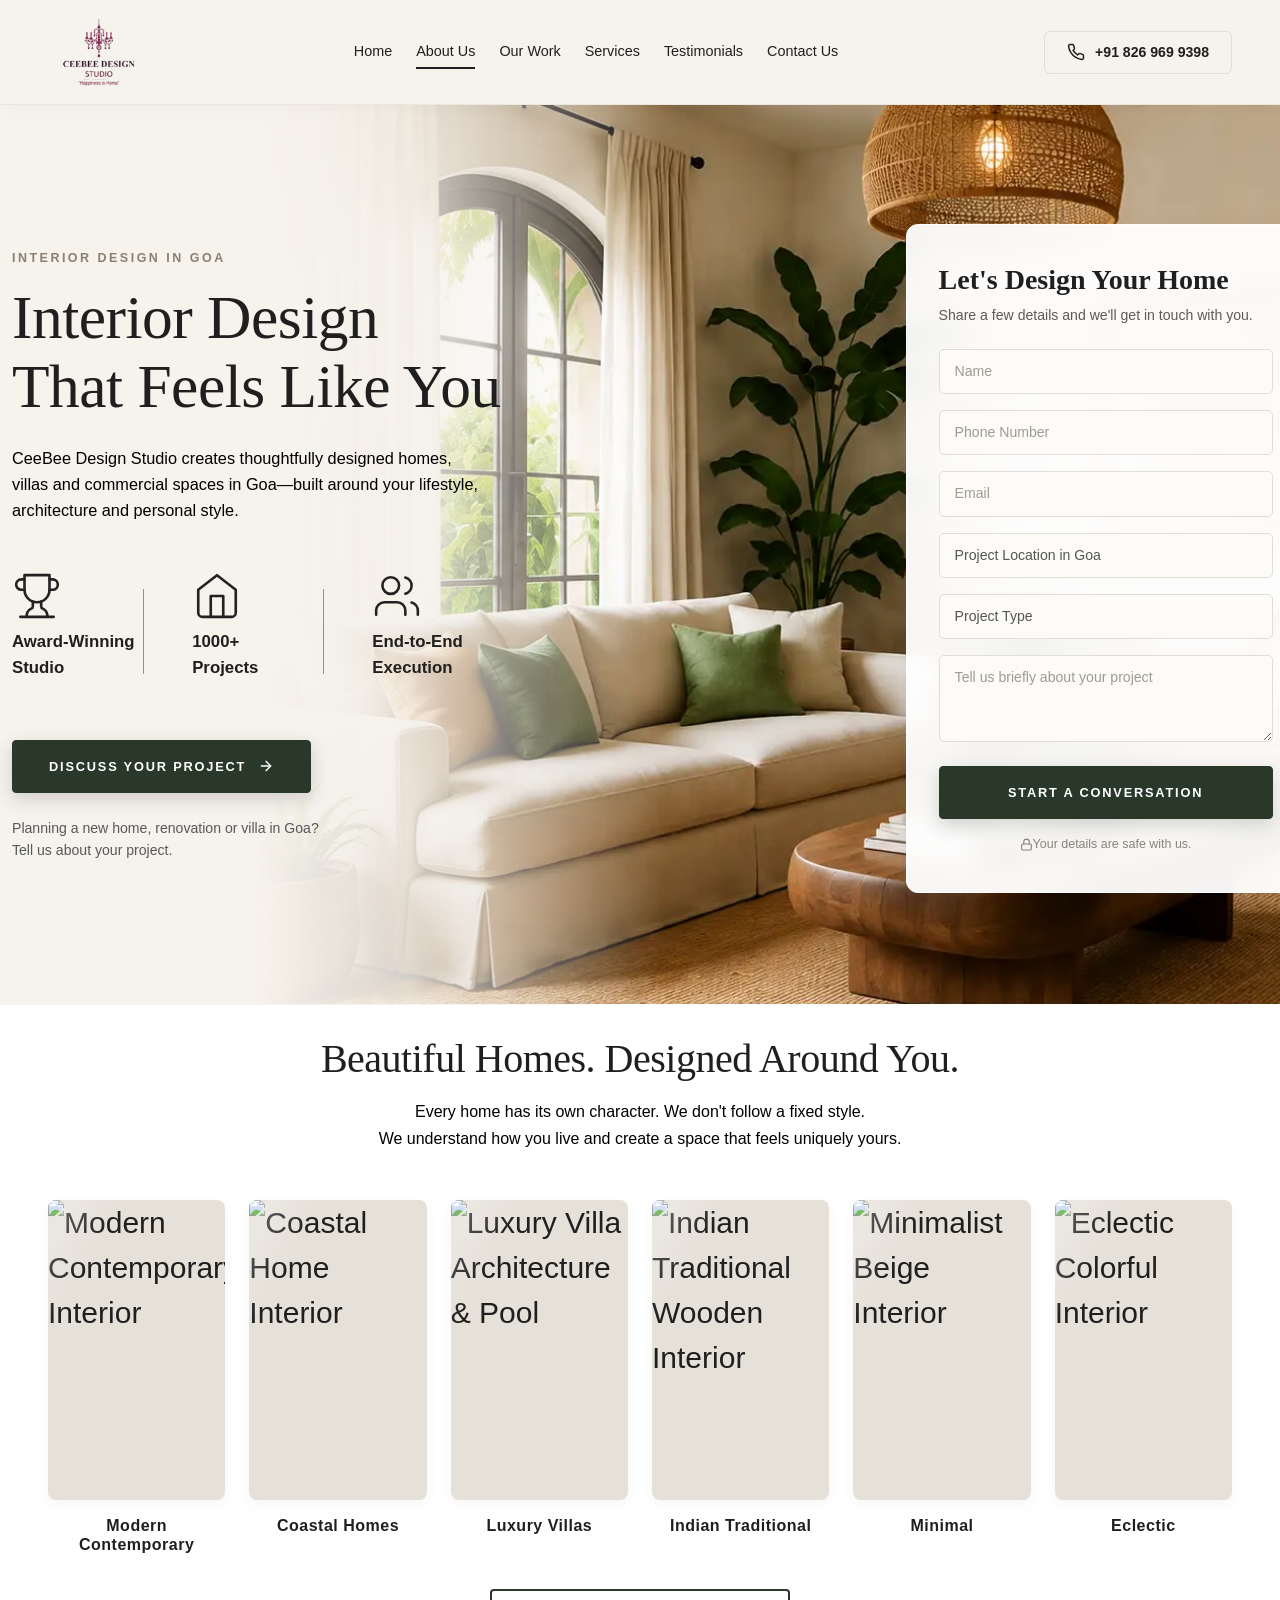
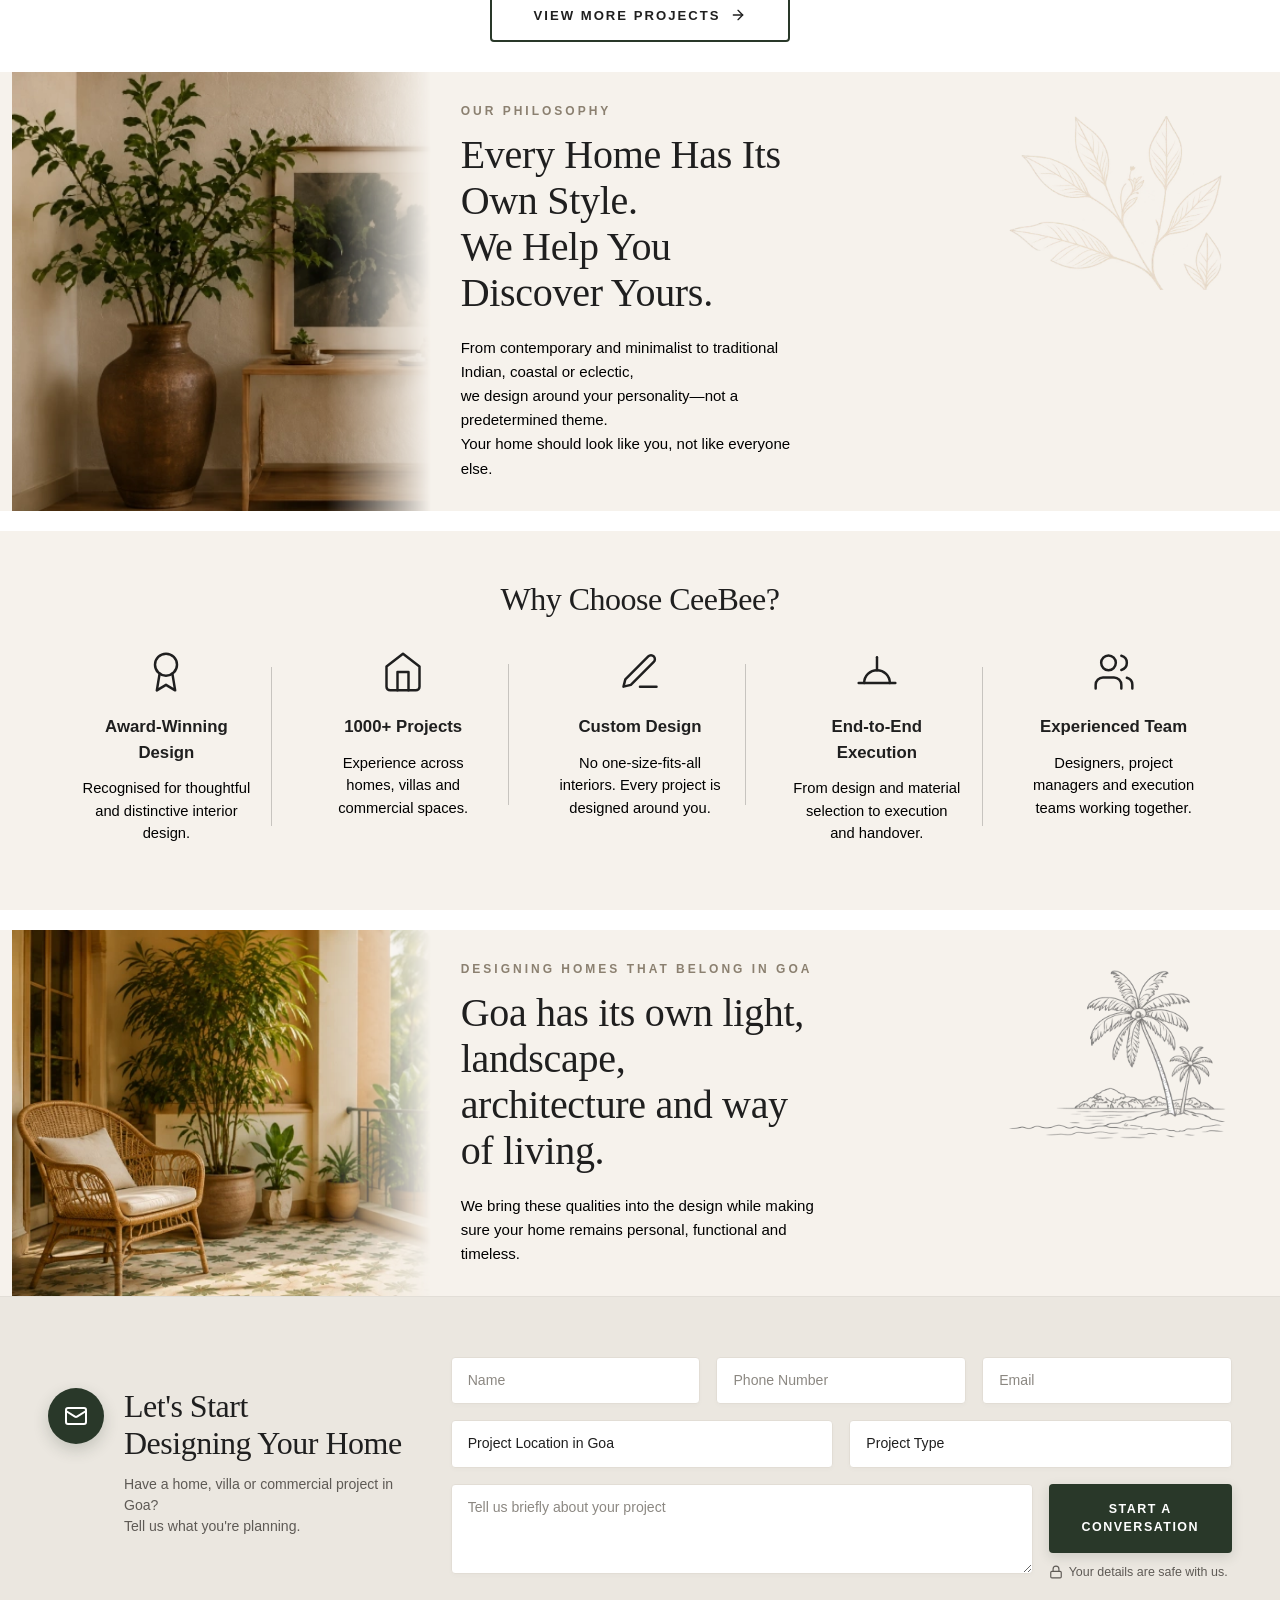
==== index.html @ 7a44f4d6 "hii" ====
<!DOCTYPE html>
<html lang="en">

<head>
    <meta charset="UTF-8">
    <meta name="viewport" content="width=device-width, initial-scale=1.0">

    <title>Goa LP</title>

    <meta name="description"
        content="A future-focused course that combines Artificial Intelligence with Animation, VFX, AR/VR, and Multimedia. It helps students build creative and technical skills for the fast-growing digital and AVGC industry.">
    <meta name="robots" content="noindex, follow" />
    <link rel="stylesheet" href="assets/css/bootstrap.min.css">
    <link rel="stylesheet" href="assets/css/owl.carousel.min.css">
    <link rel="stylesheet" href="assets/css/style.css">
    <link rel="stylesheet" href="assets/css/owl.theme.green.css">
    <link rel="preconnect" href="https://fonts.googleapis.com">
    <link rel="preconnect" href="https://fonts.gstatic.com" crossorigin>
    <link
        href="https://fonts.googleapis.com/css2?family=Poppins:ital,wght@0,100;0,200;0,300;0,400;0,500;0,600;0,700;0,800;0,900;1,100;1,200;1,300;1,400;1,500;1,600;1,700;1,800;1,900&display=swap"
        rel="stylesheet">
    <link rel="shortcut icon" href="assets/img/favicon.webp" type="image/x-icon">
    <link href="https://unpkg.com/aos@2.3.1/dist/aos.css" rel="stylesheet">
    <script src="https://unpkg.com/aos@2.3.1/dist/aos.js"></script>
</head>

<body>
    <!-- STICKY HEADER BANNER -->
    <header class="site-header" data-aos="fade-down" data-aos-duration="600">
        <nav class="navbar navbar-expand-lg navbar-custom">
            <div class="container-fluid px-lg-5">

                <!-- Brand Logo -->
                <a class="brand-logo" href="#">
                    <img src="assets/img/logo.png" alt="CEEBEE Design Studio Logo" class="logo-image"
                        style="width: 100px; height: auto;">
                    <!-- <span class="logo-main">CEEBEE</span>
                    <span class="logo-sub">DESIGN STUDIO</span> -->
                </a>

                <!-- Mobile Hamburger Button -->
                <button class="navbar-toggler navbar-toggler-custom d-lg-none" type="button" data-bs-toggle="offcanvas"
                    data-bs-target="#mobileNav" aria-controls="mobileNav">
                    <svg xmlns="http://www.w3.org/2000/svg" width="28" height="28" viewBox="0 0 24 24" fill="none"
                        stroke="currentColor" stroke-width="2" stroke-linecap="round" stroke-linejoin="round">
                        <line x1="4" x2="20" y1="12" y2="12"></line>
                        <line x1="4" x2="20" y1="6" y2="6"></line>
                        <line x1="4" x2="20" y1="18" y2="18"></line>
                    </svg>
                </button>

                <!-- Desktop Navigation Links -->
                <div class="collapse navbar-collapse justify-content-center" id="desktopNavbar">
                    <ul class="navbar-nav gap-lg-4 align-items-center">
                        <li class="nav-item">
                            <a class="nav-link nav-link-custom" href="#">Home</a>
                        </li>
                        <li class="nav-item">
                            <a class="nav-link nav-link-custom active" href="#">About Us</a>
                        </li>
                        <li class="nav-item">
                            <a class="nav-link nav-link-custom" href="#">Our Work</a>
                        </li>
                        <li class="nav-item">
                            <a class="nav-link nav-link-custom" href="#">Services</a>
                        </li>
                        <li class="nav-item">
                            <a class="nav-link nav-link-custom" href="#">Testimonials</a>
                        </li>
                        <li class="nav-item">
                            <a class="nav-link nav-link-custom" href="#">Contact Us</a>
                        </li>
                    </ul>
                </div>

                <!-- Right Side Phone Button -->
                <div class="d-none d-lg-block">
                    <a href="tel:+918269699398" class="btn-phone">
                        <svg xmlns="http://www.w3.org/2000/svg" width="18" height="18" viewBox="0 0 24 24" fill="none"
                            stroke="currentColor" stroke-width="2" stroke-linecap="round" stroke-linejoin="round">
                            <path
                                d="M22 16.92v3a2 2 0 0 1-2.18 2 19.79 19.79 0 0 1-8.63-3.07 19.5 19.5 0 0 1-6-6 19.79 19.79 0 0 1-3.07-8.67A2 2 0 0 1 4.11 2h3a2 2 0 0 1 2 1.72 12.84 12.84 0 0 0 .7 2.81 2 2 0 0 1-.45 2.11L8.09 9.91a16 16 0 0 0 6 6l1.27-1.27a2 2 0 0 1 2.11-.45 12.84 12.84 0 0 0 2.81.7A2 2 0 0 1 22 16.92z">
                            </path>
                        </svg>
                        <span>+91 826 969 9398</span>
                    </a>
                </div>

            </div>
        </nav>
    </header>

    <!-- MOBILE OFFCANVAS DRAWER -->
    <div class="offcanvas offcanvas-end offcanvas-custom" tabindex="-1" id="mobileNav">
        <div class="offcanvas-header border-bottom">
            <a class="brand-logo" href="#">
                <span class="logo-main" style="font-size: 1.3rem;">CEEBEE</span>
                <span class="logo-sub">DESIGN STUDIO</span>
            </a>
            <button type="button" class="btn-close" data-bs-dismiss="offcanvas" aria-label="Close"></button>
        </div>
        <div class="offcanvas-body d-flex flex-column justify-content-between">
            <ul class="navbar-nav">
                <li class="nav-item"><a class="nav-link nav-link-custom" href="#">Home</a></li>
                <li class="nav-item"><a class="nav-link nav-link-custom" href="#">About Us</a></li>
                <li class="nav-item"><a class="nav-link nav-link-custom" href="#">Our Work</a></li>
                <li class="nav-item"><a class="nav-link nav-link-custom" href="#">Services</a></li>
                <li class="nav-item"><a class="nav-link nav-link-custom" href="#">Testimonials</a></li>
                <li class="nav-item"><a class="nav-link nav-link-custom" href="#">Contact Us</a></li>
            </ul>
            <div class="pt-4">
                <a href="tel:+918269699398" class="btn-phone w-100 justify-content-center">
                    <svg xmlns="http://www.w3.org/2000/svg" width="18" height="18" viewBox="0 0 24 24" fill="none"
                        stroke="currentColor" stroke-width="2" stroke-linecap="round" stroke-linejoin="round">
                        <path
                            d="M22 16.92v3a2 2 0 0 1-2.18 2 19.79 19.79 0 0 1-8.63-3.07 19.5 19.5 0 0 1-6-6 19.79 19.79 0 0 1-3.07-8.67A2 2 0 0 1 4.11 2h3a2 2 0 0 1 2 1.72 12.84 12.84 0 0 0 .7 2.81 2 2 0 0 1-.45 2.11L8.09 9.91a16 16 0 0 0 6 6l1.27-1.27a2 2 0 0 1 2.11-.45 12.84 12.84 0 0 0 2.81.7A2 2 0 0 1 22 16.92z">
                        </path>
                    </svg>
                    <span>+91 826 969 9398</span>
                </a>
            </div>
        </div>
    </div>

    <section class="hero-section">
        <!-- Ambient Background Image -->
        <div class="bg-image-overlay"></div>

        <div class="container-fluid hero-container">
            <div class="row align-items-center g-4 g-lg-5">

                <!-- Left Content Column -->
                <div class="col-lg-7 col-md-6 col-12">
                    <div class="pe-lg-3">

                        <!-- Top Tagline -->
                        <p class="sub-heading mb-3" data-aos="fade-down" data-aos-duration="800">
                            INTERIOR DESIGN IN GOA
                        </p>

                        <!-- Main Heading -->
                        <h1 class="main-title mb-4" data-aos="fade-up" data-aos-duration="1000" data-aos-delay="100">
                            Interior Design <br class="d-none d-md-inline">That Feels Like You
                        </h1>

                        <!-- Lead Description -->
                        <p class="description-text mb-4 mb-md-5" data-aos="fade-up" data-aos-duration="1000"
                            data-aos-delay="200">
                            CeeBee Design Studio creates thoughtfully designed homes, villas and commercial spaces in
                            Goa—built around your lifestyle, architecture and personal style.
                        </p>

                        <!-- Feature Highlights Grid -->
                        <div class="row g-3 g-md-4 mb-4 mb-md-5" data-aos="fade-up" data-aos-duration="1000"
                            data-aos-delay="300">

                            <!-- Feature 1: Award-Winning Studio -->
                            <div class="col-4 col-md-4 col-lg-3 feature-item b-r">
                                <div class="d-flex flex-column align-items-start">
                                    <div class="feature-icon-box mb-2">
                                        <svg xmlns="http://www.w3.org/2000/svg" width="50" height="50"
                                            viewBox="0 0 24 24" fill="none" stroke="currentColor" stroke-linecap="round"
                                            stroke-linejoin="round" class="feature-icon">
                                            <path d="M6 9H4.5a2.5 2.5 0 0 1 0-5H6"></path>
                                            <path d="M18 9h1.5a2.5 2.5 0 0 0 0-5H18"></path>
                                            <path d="M4 22h16"></path>
                                            <path d="M10 14.66V17c0 .55-.47.98-.97 1.21C7.85 18.75 7 20.24 7 22"></path>
                                            <path d="M14 14.66V17c0 .55.47.98.97 1.21C16.15 18.75 17 20.24 17 22">
                                            </path>
                                            <path d="M18 2H6v7a6 6 0 0 0 12 0V2Z"></path>
                                        </svg>
                                    </div>
                                    <div class="feature-title">Award-Winning<br>Studio</div>
                                </div>
                            </div>

                            <!-- Feature 2: 1000+ Projects -->
                            <div class="col-4 col-md-4 col-lg-3 feature-item b-r">
                                <div class="d-flex flex-column align-items-start">
                                    <div class="feature-icon-box mb-2">
                                        <svg xmlns="http://www.w3.org/2000/svg" width="50" height="50"
                                            viewBox="0 0 24 24" fill="none" stroke="currentColor" stroke-linecap="round"
                                            stroke-linejoin="round" class="feature-icon">
                                            <path d="m3 9 9-7 9 7v11a2 2 0 0 1-2 2H5a2 2 0 0 1-2-2z"></path>
                                            <polyline points="9 22 9 12 15 12 15 22"></polyline>
                                        </svg>
                                    </div>
                                    <div class="feature-title">1000+<br>Projects</div>
                                </div>
                            </div>

                            <!-- Feature 3: End-to-End Execution -->
                            <div class="col-4 col-md-4 col-lg-3 feature-item">
                                <div class="d-flex flex-column align-items-start">
                                    <div class="feature-icon-box mb-2">
                                        <svg xmlns="http://www.w3.org/2000/svg" width="50" height="50"
                                            viewBox="0 0 24 24" fill="none" stroke="currentColor" stroke-linecap="round"
                                            stroke-linejoin="round" class="feature-icon">
                                            <path d="M16 21v-2a4 4 0 0 0-4-4H6a4 4 0 0 0-4 4v2"></path>
                                            <circle cx="9" cy="7" r="4"></circle>
                                            <path d="M22 21v-2a4 4 0 0 0-3-3.87"></path>
                                            <path d="M16 3.13a4 4 0 0 1 0 7.75"></path>
                                        </svg>
                                    </div>
                                    <div class="feature-title">End-to-End<br>Execution</div>
                                </div>
                            </div>

                        </div>

                        <!-- CTA Button & Subtext -->
                        <div data-aos="fade-up" data-aos-duration="1000" data-aos-delay="400">
                            <a href="#lead-form" class="btn btn-custom-dark mb-4">
                                DISCUSS YOUR PROJECT
                                <svg xmlns="http://www.w3.org/2000/svg" width="16" height="16" viewBox="0 0 24 24"
                                    fill="none" stroke="currentColor" stroke-width="2" stroke-linecap="round"
                                    stroke-linejoin="round">
                                    <line x1="5" y1="12" x2="19" y2="12"></line>
                                    <polyline points="12 5 19 12 12 19"></polyline>
                                </svg>
                            </a>

                            <p class="description-text text-muted mb-0" style="font-size: 0.88rem;">
                                Planning a new home, renovation or villa in Goa?<br>
                                Tell us about your project.
                            </p>
                        </div>

                    </div>
                </div>
                <div class="col-lg-1 col-md-1 col-1"></div>
                <!-- Right Form Column -->
                <div class="col-lg-4 col-md-4 col-12" id="lead-form">
                    <div class="glass-form-card" data-aos="zoom-in-up" data-aos-duration="1000" data-aos-delay="200">

                        <h2 class="form-title mb-2">Let's Design Your Home</h2>
                        <p class="form-subtitle mb-4">
                            Share a few details and we'll get in touch with you.
                        </p>

                        <form id="contactForm" onsubmit="event.preventDefault();">
                            <!-- Name Input -->
                            <div class="mb-3">
                                <input type="text" class="form-control custom-input" placeholder="Name" required>
                            </div>

                            <!-- Phone Input -->
                            <div class="mb-3">
                                <input type="tel" class="form-control custom-input" placeholder="Phone Number" required>
                            </div>

                            <!-- Email Input -->
                            <div class="mb-3">
                                <input type="email" class="form-control custom-input" placeholder="Email" required>
                            </div>

                            <!-- Location Select -->
                            <div class="mb-3">
                                <select class="form-select custom-select" required>
                                    <option value="" disabled selected hidden>Project Location in Goa</option>
                                    <option value="north-goa">North Goa</option>
                                    <option value="south-goa">South Goa</option>
                                    <option value="panjim">Panjim</option>
                                    <option value="other">Other</option>
                                </select>
                            </div>

                            <!-- Project Type Select -->
                            <div class="mb-3">
                                <select class="form-select custom-select" required>
                                    <option value="" disabled selected hidden>Project Type</option>
                                    <option value="villa">Luxury Villa</option>
                                    <option value="apartment">Apartment / Flat</option>
                                    <option value="renovation">Renovation</option>
                                    <option value="commercial">Commercial Space</option>
                                </select>
                            </div>

                            <!-- Message Textarea -->
                            <div class="mb-4">
                                <textarea class="form-control custom-textarea" rows="3"
                                    placeholder="Tell us briefly about your project"></textarea>
                            </div>

                            <!-- Submit Button -->
                            <button type="submit" class="btn btn-custom-dark w-100 py-3 mb-3">
                                START A CONVERSATION
                            </button>

                            <!-- Privacy Note -->
                            <div
                                class="text-center form-trust-text d-flex align-items-center justify-content-center gap-1.5">
                                <svg xmlns="http://www.w3.org/2000/svg" width="13" height="13" viewBox="0 0 24 24"
                                    fill="none" stroke="currentColor" stroke-width="2" stroke-linecap="round"
                                    stroke-linejoin="round">
                                    <rect x="3" y="11" width="18" height="11" rx="2" ry="2"></rect>
                                    <path d="M7 11V7a5 5 0 0 1 10 0v4"></path>
                                </svg>
                                <span>Your details are safe with us.</span>
                            </div>
                        </form>

                    </div>
                </div>

            </div>
        </div>
    </section>

    <!-- DESIGN STYLES SECTION -->
    <section class="styles-section">
        <div class="container-fluid px-lg-5">

            <!-- Header Text Block -->
            <div class="text-center mb-5 pe-3 ps-3">
                <h2 class="styles-title mb-3" data-aos="fade-up" data-aos-duration="900">
                    Beautiful Homes. Designed Around You.
                </h2>
                <p class="styles-subtitle" data-aos="fade-up" data-aos-duration="900" data-aos-delay="100">
                    Every home has its own character. We don't follow a fixed style. <br class="d-none d-md-inline">
                    We understand how you live and create a space that feels uniquely yours.
                </p>
            </div>

            <!-- 6 Column Interior Showcase Grid -->
            <div class="row g-4 mb-3 justify-content-center">

                <!-- Style 1: Modern Contemporary -->
                <div class="col-12 col-md-4 col-xl-2" data-aos="fade-up" data-aos-duration="800" data-aos-delay="150">
                    <a href="#projects" class="style-card">
                        <div class="image-wrapper mb-3">
                            <img src="https://images.unsplash.com/photo-1600210492486-724fe5c67fb0?q=80&w=800&auto=format&fit=crop"
                                alt="Modern Contemporary Interior">
                            <div class="hover-badge">
                                <svg xmlns="http://www.w3.org/2000/svg" width="18" height="18" viewBox="0 0 24 24"
                                    fill="none" stroke="currentColor" stroke-width="2" stroke-linecap="round"
                                    stroke-linejoin="round">
                                    <line x1="5" y1="12" x2="19" y2="12"></line>
                                    <polyline points="12 5 19 12 12 19"></polyline>
                                </svg>
                            </div>
                        </div>
                        <h3 class="category-name">Modern Contemporary</h3>
                    </a>
                </div>

                <!-- Style 2: Coastal Homes -->
                <div class="col-12 col-md-4 col-xl-2" data-aos="fade-up" data-aos-duration="800" data-aos-delay="250">
                    <a href="#projects" class="style-card">
                        <div class="image-wrapper mb-3">
                            <img src="https://images.unsplash.com/photo-1618221195710-dd6b41faaea6?q=80&w=800&auto=format&fit=crop"
                                alt="Coastal Home Interior">
                            <div class="hover-badge">
                                <svg xmlns="http://www.w3.org/2000/svg" width="18" height="18" viewBox="0 0 24 24"
                                    fill="none" stroke="currentColor" stroke-width="2" stroke-linecap="round"
                                    stroke-linejoin="round">
                                    <line x1="5" y1="12" x2="19" y2="12"></line>
                                    <polyline points="12 5 19 12 12 19"></polyline>
                                </svg>
                            </div>
                        </div>
                        <h3 class="category-name">Coastal Homes</h3>
                    </a>
                </div>

                <!-- Style 3: Luxury Villas -->
                <div class="col-12 col-md-4 col-xl-2" data-aos="fade-up" data-aos-duration="800" data-aos-delay="350">
                    <a href="#projects" class="style-card">
                        <div class="image-wrapper mb-3">
                            <img src="https://images.unsplash.com/photo-1512917774080-9991f1c4c750?q=80&w=800&auto=format&fit=crop"
                                alt="Luxury Villa Architecture & Pool">
                            <div class="hover-badge">
                                <svg xmlns="http://www.w3.org/2000/svg" width="18" height="18" viewBox="0 0 24 24"
                                    fill="none" stroke="currentColor" stroke-width="2" stroke-linecap="round"
                                    stroke-linejoin="round">
                                    <line x1="5" y1="12" x2="19" y2="12"></line>
                                    <polyline points="12 5 19 12 12 19"></polyline>
                                </svg>
                            </div>
                        </div>
                        <h3 class="category-name">Luxury Villas</h3>
                    </a>
                </div>

                <!-- Style 4: Indian Traditional -->
                <div class="col-12 col-md-4 col-xl-2" data-aos="fade-up" data-aos-duration="800" data-aos-delay="450">
                    <a href="#projects" class="style-card">
                        <div class="image-wrapper mb-3">
                            <img src="https://images.unsplash.com/photo-1616486338812-3dadae4b4ace?q=80&w=800&auto=format&fit=crop"
                                alt="Indian Traditional Wooden Interior">
                            <div class="hover-badge">
                                <svg xmlns="http://www.w3.org/2000/svg" width="18" height="18" viewBox="0 0 24 24"
                                    fill="none" stroke="currentColor" stroke-width="2" stroke-linecap="round"
                                    stroke-linejoin="round">
                                    <line x1="5" y1="12" x2="19" y2="12"></line>
                                    <polyline points="12 5 19 12 12 19"></polyline>
                                </svg>
                            </div>
                        </div>
                        <h3 class="category-name">Indian Traditional</h3>
                    </a>
                </div>

                <!-- Style 5: Minimal -->
                <div class="col-12 col-md-4 col-xl-2" data-aos="fade-up" data-aos-duration="800" data-aos-delay="550">
                    <a href="#projects" class="style-card">
                        <div class="image-wrapper mb-3">
                            <img src="https://images.unsplash.com/photo-1598928506311-c55ded91a20c?q=80&w=800&auto=format&fit=crop"
                                alt="Minimalist Beige Interior">
                            <div class="hover-badge">
                                <svg xmlns="http://www.w3.org/2000/svg" width="18" height="18" viewBox="0 0 24 24"
                                    fill="none" stroke="currentColor" stroke-width="2" stroke-linecap="round"
                                    stroke-linejoin="round">
                                    <line x1="5" y1="12" x2="19" y2="12"></line>
                                    <polyline points="12 5 19 12 12 19"></polyline>
                                </svg>
                            </div>
                        </div>
                        <h3 class="category-name">Minimal</h3>
                    </a>
                </div>

                <!-- Style 6: Eclectic -->
                <div class="col-12 col-md-4 col-xl-2" data-aos="fade-up" data-aos-duration="800" data-aos-delay="650">
                    <a href="#projects" class="style-card">
                        <div class="image-wrapper mb-3">
                            <img src="https://images.unsplash.com/photo-1586023492125-27b2c045efd7?q=80&w=800&auto=format&fit=crop"
                                alt="Eclectic Colorful Interior">
                            <div class="hover-badge">
                                <svg xmlns="http://www.w3.org/2000/svg" width="18" height="18" viewBox="0 0 24 24"
                                    fill="none" stroke="currentColor" stroke-width="2" stroke-linecap="round"
                                    stroke-linejoin="round">
                                    <line x1="5" y1="12" x2="19" y2="12"></line>
                                    <polyline points="12 5 19 12 12 19"></polyline>
                                </svg>
                            </div>
                        </div>
                        <h3 class="category-name">Eclectic</h3>
                    </a>
                </div>

            </div>

            <!-- Action Button -->
            <div class="text-center pt-2" data-aos="fade-up" data-aos-duration="800" data-aos-delay="300">
                <a href="#gallery" class="btn-outline-custom">
                    <span>VIEW MORE PROJECTS</span>
                    <svg xmlns="http://www.w3.org/2000/svg" width="16" height="16" viewBox="0 0 24 24" fill="none"
                        stroke="currentColor" stroke-width="2" stroke-linecap="round" stroke-linejoin="round">
                        <line x1="5" y1="12" x2="19" y2="12"></line>
                        <polyline points="12 5 19 12 12 19"></polyline>
                    </svg>
                </a>
            </div>

        </div>
    </section>

    <section class="philosophy-banner">
        <div class="container-fluid">
            <div class="row g-0">
                <div class="col-lg-4 col-md-4 col-12" data-aos="fade-right" data-aos-duration="1000">
                    <div class="left-image-container" data-aos="fade-right" data-aos-duration="1000">
                        <img src="assets/img/ceebee-img1.webp"
                            alt="Interior Design Accent Corner" class="img-fluid">
                    </div>
                </div>
                <div class="col-lg-4 col-md-4 col-12 phil" data-aos="fade-left" data-aos-duration="1000" data-aos-delay="200">
                    <p class="sub-tagline">OUR PHILOSOPHY</p>

                    <h2 class="main-heading">
                        Every Home Has Its Own Style.<br>
                        We Help You Discover Yours.
                    </h2>

                    <p class="description-paragraph">
                        From contemporary and minimalist to traditional Indian, coastal or eclectic,<br
                            class="d-none d-md-inline mb-0">
                        we design around your personality—not a predetermined theme.<br>
                        Your home should look like you, not like everyone else.
                    </p>
                </div>
               <div class="col-lg-4 col-md-4 col-12" data-aos="fade-left" data-aos-duration="1000" data-aos-delay="200">
                 <div class="philosophy-image-container">
                    <img src="assets/img/leaves.webp" alt="Interior Design Philosophy">

                 </div>
               </div>
            </div>
        </div>
    </section>

    <!-- WHY CHOOSE CEEBEE SECTION -->
    <section class="why-choose-section">
        <div class="container-fluid px-lg-5">

            <!-- Section Header -->
            <div class="text-center mb-3 pe-3 ps-3">
                <h2 class="section-title" data-aos="fade-up" data-aos-duration="800">
                    Why Choose CeeBee?
                </h2>
            </div>

            <!-- 5 Column Grid Layout -->
            <div class="row g-0 justify-content-center">

                <!-- Feature 1 -->
                <div class="col-12 col-md-6 col-lg-2-4 feature-col" data-aos="fade-up" data-aos-duration="800"
                    data-aos-delay="100">
                    <div class="feature-card b-rr">
                        <div class="icon-wrapper">
                            <svg xmlns="http://www.w3.org/2000/svg" width="44" height="44" viewBox="0 0 24 24"
                                fill="none" stroke="currentColor" stroke-linecap="round" stroke-linejoin="round">
                                <circle cx="12" cy="8" r="6"></circle>
                                <path d="M15.477 12.89 17 22l-5-3-5 3 1.523-9.11"></path>
                            </svg>
                        </div>
                        <h3 class="feature-title">Award-Winning Design</h3>
                        <p class="feature-desc">Recognised for thoughtful and distinctive interior design.</p>
                    </div>
                </div>

                <!-- Feature 2 -->
                <div class="col-12 col-md-6 col-lg-2-4 feature-col" data-aos="fade-up" data-aos-duration="800"
                    data-aos-delay="200">
                    <div class="feature-card b-rr">
                        <div class="icon-wrapper">
                            <svg xmlns="http://www.w3.org/2000/svg" width="44" height="44" viewBox="0 0 24 24"
                                fill="none" stroke="currentColor" stroke-linecap="round" stroke-linejoin="round">
                                <path d="m3 9 9-7 9 7v11a2 2 0 0 1-2 2H5a2 2 0 0 1-2-2z"></path>
                                <polyline points="9 22 9 12 15 12 15 22"></polyline>
                            </svg>
                        </div>
                        <h3 class="feature-title">1000+ Projects</h3>
                        <p class="feature-desc">Experience across homes, villas and commercial spaces.</p>
                    </div>
                </div>

                <!-- Feature 3 -->
                <div class="col-12 col-md-6 col-lg-2-4 feature-col" data-aos="fade-up" data-aos-duration="800"
                    data-aos-delay="300">
                    <div class="feature-card b-rr">
                        <div class="icon-wrapper">
                            <svg xmlns="http://www.w3.org/2000/svg" width="44" height="44" viewBox="0 0 24 24"
                                fill="none" stroke="currentColor" stroke-linecap="round" stroke-linejoin="round">
                                <path d="M12 20h9"></path>
                                <path d="M16.5 3.5a2.121 2.121 0 0 1 3 3L7 19l-4 1 1-4L16.5 3.5z"></path>
                            </svg>
                        </div>
                        <h3 class="feature-title">Custom Design</h3>
                        <p class="feature-desc">No one-size-fits-all interiors. Every project is designed around you.
                        </p>
                    </div>
                </div>

                <!-- Feature 4 -->
                <div class="col-12 col-md-6 col-lg-2-4 feature-col" data-aos="fade-up" data-aos-duration="800"
                    data-aos-delay="400">
                    <div class="feature-card b-rr">
                        <div class="icon-wrapper">
                            <svg xmlns="http://www.w3.org/2000/svg" width="44" height="44" viewBox="0 0 24 24"
                                fill="none" stroke="currentColor" stroke-linecap="round" stroke-linejoin="round">
                                <path d="M2 18h20"></path>
                                <path d="M5 18a7 7 0 0 1 14 0"></path>
                                <path d="M12 4v7"></path>
                            </svg>
                        </div>
                        <h3 class="feature-title">End-to-End Execution</h3>
                        <p class="feature-desc">From design and material selection to execution and handover.</p>
                    </div>
                </div>

                <!-- Feature 5 -->
                <div class="col-12 col-md-6 col-lg-2-4 feature-col" data-aos="fade-up" data-aos-duration="800"
                    data-aos-delay="500">
                    <div class="feature-card">
                        <div class="icon-wrapper">
                            <svg xmlns="http://www.w3.org/2000/svg" width="44" height="44" viewBox="0 0 24 24"
                                fill="none" stroke="currentColor" stroke-linecap="round" stroke-linejoin="round">
                                <path d="M16 21v-2a4 4 0 0 0-4-4H6a4 4 0 0 0-4 4v2"></path>
                                <circle cx="9" cy="7" r="4"></circle>
                                <path d="M22 21v-2a4 4 0 0 0-3-3.87"></path>
                                <path d="M16 3.13a4 4 0 0 1 0 7.75"></path>
                            </svg>
                        </div>
                        <h3 class="feature-title">Experienced Team</h3>
                        <p class="feature-desc">Designers, project managers and execution teams working together.</p>
                    </div>
                </div>

            </div>

        </div>
    </section>

    <section class="philosophy-banner">
      <div class="container-fluid">
            <div class="row g-0">
                <div class="col-lg-4 col-md-4 col-12" data-aos="fade-right" data-aos-duration="1000">
                    <div class="left-image-container" data-aos="fade-right" data-aos-duration="1000">
                        <img src="assets/img/ceebee-img2.webp"
                            alt="Interior Design Accent Corner" class="img-fluid">
                    </div>
                </div>
              <div class="col-lg-4 col-md-4 col-12 phil" data-aos="fade-left" data-aos-duration="1000" data-aos-delay="200">

                    <p class="sub-tagline">DESIGNING HOMES THAT BELONG IN GOA</p>

                    <h2 class="main-heading">
                        Goa has its own light, landscape, <br>
                        architecture and way of living.
                    </h2>

                    <p class="description-paragraph">
                        We bring these qualities into the design while making sure
                        your home remains personal, functional and timeless.
                    </p>

                </div>
                <div class="col-lg-4 col-md-4 col-12" data-aos="fade-left" data-aos-duration="1000" data-aos-delay="200">
                 <div class="philosophy-image-container">
                    <img src="assets/img/coconut-tree.webp" alt="Interior Design Philosophy">

                 </div>
               </div>
            </div>
        </div>
    </section>

    <!-- LEAD GENERATION SECTION -->
    <section class="lead-gen-section">
        <div class="container-fluid px-lg-5">
            <div class="row align-items-center g-4">

                <!-- Left Column: Title & Info -->
                <div class="col-12 col-lg-4" data-aos="fade-right" data-aos-duration="800">
                    <div class="header-box">
                        <!-- Circular Mail Icon -->
                        <div class="icon-circle">
                            <svg xmlns="http://www.w3.org/2000/svg" width="24" height="24" viewBox="0 0 24 24"
                                fill="none" stroke="currentColor" stroke-width="2" stroke-linecap="round"
                                stroke-linejoin="round">
                                <rect width="20" height="16" x="2" y="4" rx="2"></rect>
                                <path d="m22 7-8.97 5.7a1.94 1.94 0 0 1-2.06 0L2 7"></path>
                            </svg>
                        </div>
                        <div>
                            <h2 class="section-title">
                                Let's Start<br>Designing Your Home
                            </h2>
                            <p class="section-desc">
                                Have a home, villa or commercial project in Goa?<br>
                                Tell us what you're planning.
                            </p>
                        </div>
                    </div>
                </div>

                <!-- Right Column: Interactive Form -->
                <div class="col-12 col-lg-8" data-aos="fade-left" data-aos-duration="800" data-aos-delay="100">
                    <form onsubmit="event.preventDefault();">

                        <!-- Row 1: Name, Phone, Email -->
                        <div class="row g-3 mb-3">
                            <div class="col-12 col-md-4">
                                <input type="text" class="form-control-custom" placeholder="Name" required>
                            </div>
                            <div class="col-12 col-md-4">
                                <input type="tel" class="form-control-custom" placeholder="Phone Number" required>
                            </div>
                            <div class="col-12 col-md-4">
                                <input type="email" class="form-control-custom" placeholder="Email" required>
                            </div>
                        </div>

                        <!-- Row 2: Location Dropdown & Project Type Dropdown -->
                        <div class="row g-3 mb-3">
                            <div class="col-12 col-md-6">
                                <select class="form-select-custom" required>
                                    <option value="" disabled selected hidden>Project Location in Goa</option>
                                    <option value="north-goa">North Goa</option>
                                    <option value="south-goa">South Goa</option>
                                    <option value="panjim">Panjim / Central Goa</option>
                                    <option value="other">Other Location</option>
                                </select>
                            </div>
                            <div class="col-12 col-md-6">
                                <select class="form-select-custom" required>
                                    <option value="" disabled selected hidden>Project Type</option>
                                    <option value="residential-apartment">Residential Apartment</option>
                                    <option value="independent-villa">Independent Villa</option>
                                    <option value="commercial-space">Commercial Space</option>
                                    <option value="renovation">Renovation / Interior Design</option>
                                </select>
                            </div>
                            <div class="col-12 col-md-9">
                                <div class="textarea-box">
                                    <textarea class="form-control-custom"
                                        placeholder="Tell us briefly about your project"></textarea>
                                </div>
                            </div>
                            <div class="col-12 col-md-3">
                                <div class="button-box">
                                    <button type="submit" class="btn-submit">
                                        <span>START A CONVERSATION</span>
                                    </button>
                                    <div class="security-text">
                                        <svg xmlns="http://www.w3.org/2000/svg" width="14" height="14"
                                            viewBox="0 0 24 24" fill="none" stroke="currentColor" stroke-width="2"
                                            stroke-linecap="round" stroke-linejoin="round">
                                            <rect width="18" height="11" x="3" y="11" rx="2" ry="2"></rect>
                                            <path d="M7 11V7a5 5 0 0 1 10 0v4"></path>
                                        </svg>
                                        <span>Your details are safe with us.</span>
                                    </div>
                                </div>
                            </div>
                        </div>
                    </form>
                </div>

            </div>
        </div>
    </section>

    <script src="https://code.jquery.com/jquery-3.6.0.min.js"></script>
    <script src="assets/js/owl.carousel.min.js"></script>
    <script src="https://cdn.jsdelivr.net/npm/bootstrap@5.2.2/dist/js/bootstrap.bundle.min.js"></script>
    <script src="assets/js/api.js"></script>
    <script src="assets/js/main.js"></script>

    <script>
        AOS.init({ once: true, offset: 80 });
    </script>

</body>

</html>
---- assets/css/style.css ----
* {
    padding: 0;
    margin: 0;
    box-sizing: border-box;
}

:root {
    --bg-cream: #f6f2ec;
    --text-dark: #1a1a1a;
    --text-muted: #5e5a55;
    --primary-green: #293829;
    --primary-green-hover: #1b261b;
    --border-light: #e2dcd4;
    --font-serif: 'Playfair Display', serif;
    --font-sans: 'Montserrat', sans-serif;
}

body {
    font-family: var(--font-sans);
    color: var(--text-dark);
    background-color: #fff;
    overflow-x: hidden;
    -webkit-font-smoothing: antialiased;
}

/* --- HERO SECTION --- */
.hero-section {
    position: relative;
    min-height: 100vh;
    background-color: var(--bg-cream);
    display: flex;
    align-items: center;
    padding: 70px 0;
    overflow: hidden;
}

/* Full Hero Background Image & Gradient Blend */
.bg-image-overlay {
    position: absolute;
    top: 0;
    right: 0;
    width: 80%;
    height: 100%;
    background-image: url('../img/ceebee-bnr.webp');
    background-size: cover;
    background-position: center left;
    /* Smooth fade from solid cream to visible photo */
    mask-image: linear-gradient(to right, rgba(0, 0, 0, 0) 0%, rgba(0, 0, 0, 0.15) 15%, rgba(0, 0, 0, 1) 40%);
    -webkit-mask-image: linear-gradient(to right, rgba(0, 0, 0, 0) 0%, rgba(0, 0, 0, 0.15) 15%, rgba(0, 0, 0, 1) 40%);
    z-index: 1;
}

.hero-container {
    position: relative;
    z-index: 2;
    max-width: 1700px;
}

/* --- TYPOGRAPHY --- */
.sub-heading {
    letter-spacing: 2.5px;
    font-size: 0.78rem;
    font-weight: 600;
    color: #8b8070;
    text-transform: uppercase;
}

.main-title {
    font-family: var(--font-serif);
    font-size: clamp(2.6rem, 4.8vw, 4.2rem);
    line-height: 1.12;
    font-weight: 500;
    color: var(--text-dark);
    letter-spacing: -0.5px;
}

.description-text {
    color: #000;
    font-size: 1.02rem;
    line-height: 1.6;
    max-width: 480px;
}

/* --- FEATURE HIGHLIGHTS --- */
.feature-item {
    cursor: pointer;
}

.feature-icon-box {
    display: inline-flex;
    align-items: center;
    justify-content: center;
    transition: transform 0.3s cubic-bezier(0.34, 1.56, 0.64, 1);
}

.feature-item:hover .feature-icon-box {
    transform: translateY(-5px);
}

.feature-icon {
    color: #222222;
    stroke-width: 1.25;
    transition: stroke 0.3s ease;
}

.feature-item:hover .feature-icon {
    stroke: var(--primary-green);
}

.feature-title {
    font-weight: 600;
    font-size: 0.92rem;
    line-height: 1.5;
    color: var(--text-dark);
}

/* --- BUTTON & HOVER ANIMATIONS --- */
.btn-custom-dark {
    background-color: var(--primary-green);
    color: #ffffff;
    font-weight: 600;
    font-size: 0.8rem;
    letter-spacing: 1.8px;
    padding: 16px 36px;
    border-radius: 4px;
    border: 1px solid var(--primary-green);
    transition: all 0.35s cubic-bezier(0.165, 0.84, 0.44, 1);
    display: inline-flex;
    align-items: center;
    justify-content: center;
    gap: 12px;
    text-decoration: none;
    box-shadow: 0 6px 18px rgba(41, 56, 41, 0.18);
}

.btn-custom-dark:hover {
    background-color: var(--primary-green-hover);
    color: #ffffff;
    transform: translateY(-3px);
    box-shadow: 0 12px 28px rgba(41, 56, 41, 0.28);
}

.btn-custom-dark:active {
    transform: translateY(-1px);
}

.btn-custom-dark svg {
    transition: transform 0.3s ease;
}

.btn-custom-dark:hover svg {
    transform: translateX(5px);
}

/* --- FORM CARD STYLING --- */
.glass-form-card {
    background: rgba(255, 255, 255, 0.95);
    backdrop-filter: blur(10px);
    -webkit-backdrop-filter: blur(10px);
    border-radius: 12px;
    padding: 38px 32px;
    box-shadow: 0 20px 45px rgba(0, 0, 0, 0.08), 0 2px 8px rgba(0, 0, 0, 0.04);
    border: 1px solid #ffffff;
    transition: transform 0.4s ease, box-shadow 0.4s ease;
    width: 400px;
    position: absolute;
    top: -4%;
    right: -2%;
}

.glass-form-card:hover {
    box-shadow: 0 25px 55px rgba(0, 0, 0, 0.12);
}

.form-title {
    font-family: var(--font-serif);
    font-weight: 600;
    font-size: 1.75rem;
    color: var(--text-dark);
}

.form-subtitle {
    font-size: 0.88rem;
    color: var(--text-muted);
    line-height: 1.45;
}

/* Custom Form Controls */
.custom-input,
.custom-select,
.custom-textarea {
    border: 1px solid #e2ddd5;
    border-radius: 5px;
    padding: 11px 15px;
    font-size: 0.88rem;
    color: #2b2b2b;
    background-color: #fdfbf8;
    transition: all 0.25s ease;
}

.custom-input::placeholder,
.custom-textarea::placeholder {
    color: #a09a90;
    font-weight: 400;
}

.custom-select {
    color: #555;
    background-image: url("data:image/svg+xml,%3csvg xmlns='http://www.w3.org/2000/svg' viewBox='0 0 16 16'%3e%3cpath fill='none' stroke='%3a666461' stroke-linecap='round' stroke-linejoin='round' stroke-width='1.5' d='m2 5 6 6 6-6'/%3e%3c/svg%3e");
    background-size: 12px 12px;
}

.custom-input:focus,
.custom-select:focus,
.custom-textarea:focus {
    background-color: #ffffff;
    border-color: var(--primary-green);
    box-shadow: 0 0 0 3px rgba(41, 56, 41, 0.08);
    outline: none;
}

.form-trust-text {
    font-size: 0.78rem;
    color: #888278;
}

/* --- STYLES SECTION --- */
.styles-section {
    background-color: #fff;
    padding: 50px 0;
}

/* --- TYPOGRAPHY --- */
.styles-title {
    font-family: var(--font-serif);
    font-size: 40px;
    font-weight: 500;
    color: var(--text-dark);
    letter-spacing: -0.5px;
}

.styles-subtitle {
    color: #000;
    font-size: 1rem;
    line-height: 1.65;
    max-width: 620px;
    margin: 0 auto;
    font-weight: 400;
}

/* --- GALLERY CARDS --- */
.style-card {
    cursor: pointer;
    text-decoration: none;
    color: var(--text-dark);
    display: block;
}

.image-wrapper {
    position: relative;
    width: 100%;
    height: 300px;
    border-radius: 8px;
    overflow: hidden;
    background-color: #e5e0d8;
    box-shadow: 0 4px 15px rgba(0, 0, 0, 0.04);
    transition: transform 0.4s cubic-bezier(0.165, 0.84, 0.44, 1), box-shadow 0.4s ease;
}

.image-wrapper img {
    width: 100%;
    height: 100%;
    object-fit: cover;
    transition: transform 0.7s cubic-bezier(0.25, 1, 0.5, 1), filter 0.5s ease;
}

/* Dark Vignette Overlay on Hover */
.image-wrapper::before {
    content: '';
    position: absolute;
    inset: 0;
    background: linear-gradient(to top, rgba(0, 0, 0, 0.55) 0%, rgba(0, 0, 0, 0) 60%);
    opacity: 0;
    z-index: 2;
    transition: opacity 0.4s ease;
}

/* Light Glare Effect on Hover */
.image-wrapper::after {
    content: '';
    position: absolute;
    top: -50%;
    left: -60%;
    width: 50%;
    height: 200%;
    background: linear-gradient(to right, rgba(255, 255, 255, 0) 0%, rgba(255, 255, 255, 0.25) 50%, rgba(255, 255, 255, 0) 100%);
    transform: rotate(30deg);
    transition: transform 0.8s ease;
    z-index: 3;
    pointer-events: none;
}

/* Floating Icon Badge on Hover */
.hover-badge {
    position: absolute;
    bottom: 20px;
    right: 20px;
    width: 42px;
    height: 42px;
    border-radius: 50%;
    background-color: rgba(255, 255, 255, 0.9);
    backdrop-filter: blur(4px);
    display: flex;
    align-items: center;
    justify-content: center;
    color: var(--text-dark);
    opacity: 0;
    transform: translateY(15px) scale(0.8);
    transition: all 0.4s cubic-bezier(0.34, 1.56, 0.64, 1);
    z-index: 4;
    box-shadow: 0 4px 12px rgba(0, 0, 0, 0.15);
}

/* CARD HOVER STATES */
.style-card:hover .image-wrapper {
    transform: translateY(-6px);
    box-shadow: 0 18px 35px rgba(0, 0, 0, 0.12);
}

.style-card:hover .image-wrapper img {
    transform: scale(1.08);
}

.style-card:hover .image-wrapper::before {
    opacity: 1;
}

.style-card:hover .image-wrapper::after {
    transform: rotate(30deg) translate(280%, 0);
}

.style-card:hover .hover-badge {
    opacity: 1;
    transform: translateY(0) scale(1);
}

/* Category Label */
.category-name {
    font-size: 16px;
    font-weight: 600;
    color: var(--text-dark);
    text-align: center;
    transition: color 0.3s ease;
    letter-spacing: 0.5px;
}

.style-card:hover .category-name {
    color: var(--primary-green);
}

/* --- SENIOR MODERN BUTTON --- */
.btn-outline-custom {
    position: relative;
    display: inline-flex;
    align-items: center;
    justify-content: center;
    gap: 10px;
    padding: 15px 42px;
    font-size: 0.82rem;
    font-weight: 600;
    letter-spacing: 2px;
    text-transform: uppercase;
    color: var(--text-dark);
    background: transparent;
    border: 2px solid #293829;
    border-radius: 4px;
    text-decoration: none;
    overflow: hidden;
    z-index: 1;
    transition: color 0.4s ease, border-color 0.4s ease, transform 0.3s ease, box-shadow 0.3s ease;
}

/* Background Fill Slide Animation */
.btn-outline-custom::before {
    content: '';
    position: absolute;
    top: 0;
    left: 0;
    width: 100%;
    height: 100%;
    background-color: var(--primary-green);
    transform: scaleX(0);
    transform-origin: right;
    transition: transform 0.4s cubic-bezier(0.77, 0, 0.175, 1);
    z-index: -1;
}

.btn-outline-custom:hover::before {
    transform: scaleX(1);
    transform-origin: left;
}

.btn-outline-custom:hover {
    color: #ffffff;
    border-color: var(--primary-green);
    transform: translateY(-2px);
    box-shadow: 0 10px 25px rgba(41, 56, 41, 0.2);
}

.btn-outline-custom svg {
    transition: transform 0.3s cubic-bezier(0.34, 1.56, 0.64, 1);
}

.btn-outline-custom:hover svg {
    transform: translateX(5px);
}

/* --- PHILOSOPHY BANNER SECTION --- */
.philosophy-banner {
    position: relative;
    background-color: var(--bg-cream);
    /* min-height: 280px; */
    display: flex;
    align-items: center;
    overflow: hidden;
    /* padding: 40px 0; */
}

/* Flush Left Image Container */
.left-image-container {
    position: absolute;
    top: 0;
    left: 0;
    height: 100%;
    width: 100%;
    max-width: 480px;
    z-index: 1;
    overflow: hidden;
}
.phil{
    padding:30px;
}
.left-image-container img {
    width: 100%;
    height: 100%;
    object-fit: cover;
    object-position: left center;
    transition: transform 0.8s cubic-bezier(0.25, 1, 0.5, 1);
    /* Gradient fade out to the right */
    mask-image: linear-gradient(to right, rgba(0, 0, 0, 1) 75%, rgba(0, 0, 0, 0) 100%);
    -webkit-mask-image: linear-gradient(to right, rgba(0, 0, 0, 1) 75%, rgba(0, 0, 0, 0) 100%);
}

.philosophy-banner:hover .left-image-container img {
    transform: scale(1.04);
}

/* Right Botanical Illustration */
.right-botanical-art {
    position: absolute;
    right: 100px;
    top: 0%;
    transform: translateY(-50%);
    height: 100%;
    width: auto;
    max-width: 400px;
    pointer-events: none;
    z-index: 1;
    opacity: 0.28;
    transition: transform 1s cubic-bezier(0.165, 0.84, 0.44, 1), opacity 0.5s ease;
}

.philosophy-banner:hover .right-botanical-art {
    transform: translateY(-52%) scale(1.02);
    opacity: 0.35;
}

/* Main Content Alignment */
.banner-content {
    position: relative;
    z-index: 2;
    width: 100%;
}

.sub-tagline {
    font-size: 0.75rem;
    font-weight: 700;
    letter-spacing: 3px;
    color: #8b8070;
    text-transform: uppercase;
    margin-bottom: 12px;
}

.main-heading {
    font-family: var(--font-serif);
    font-size: 40px;
    line-height: 1.15;
    font-weight: 500;
    color: var(--text-dark);
    margin-bottom: 20px;
    letter-spacing: -0.3px;
}

.description-paragraph {
    font-size: 0.94rem;
    line-height: 1.6;
    color: #000;
    max-width: 620px;
    font-weight: 400;
    margin-bottom: 0px;
}

/* --- WHY CHOOSE US SECTION --- */
/* --- WHY CHOOSE US SECTION --- */
.why-choose-section {
    background-color: var(--bg-cream);
    padding: 50px 0;
    margin:20px 0px;
}

.section-title {
    font-family: var(--font-serif);
    font-size: clamp(2.2rem, 3.5vw, 3.2rem);
    font-weight: 500;
    color: var(--text-dark);
    letter-spacing: -0.5px;
}

/* --- FEATURE ITEM & RIGHT BORDER FOR EVERY ITEM --- */
.feature-col {
    position: relative;
    padding: 0 24px;
}

/* --- LEAD FORM SECTION --- */
:root {
    --bg-cream-dark: #ebe7e0;
    --input-bg: #ffffff;
    --text-dark: #1f1f1f;
    --text-muted: #5e5a55;
    --placeholder-color: #8c8882;
    --primary-dark-green: #293829;
    --btn-hover-green: #1d291d;
    --border-color: #e2ddd5;
    --focus-ring: rgba(41, 56, 41, 0.25);
}

.lead-gen-section {
    background-color: var(--bg-cream-dark);
    padding: 60px 0;
    border-top: 1px solid rgba(0, 0, 0, 0.04);
    border-bottom: 1px solid rgba(0, 0, 0, 0.04);
}

/* Left Header Box */
.header-box {
    display: flex;
    align-items: flex-start;
    gap: 20px;
}

.icon-circle {
    width: 56px;
    height: 56px;
    background-color: var(--primary-dark-green);
    border-radius: 50%;
    display: flex;
    align-items: center;
    justify-content: center;
    color: #ffffff;
    flex-shrink: 0;
    transition: transform 0.4s cubic-bezier(0.34, 1.56, 0.64, 1), box-shadow 0.3s ease;
    box-shadow: 0 6px 16px rgba(41, 56, 41, 0.2);
}

.header-box:hover .icon-circle {
    transform: scale(1.08) rotate(-4deg);
    box-shadow: 0 10px 22px rgba(41, 56, 41, 0.3);
}

.section-title {
    font-family: var(--font-serif);
    font-size: clamp(1.8rem, 2.5vw, 2.3rem);
    font-weight: 500;
    line-height: 1.15;
    color: var(--text-dark);
    margin-bottom: 12px;
}

.section-desc {
    font-size: 0.88rem;
    line-height: 1.5;
    color: var(--text-muted);
    margin: 0;
}

/* Form Inputs Styling */
.form-control-custom,
.form-select-custom {
    background-color: var(--input-bg);
    border: 1px solid var(--border-color);
    border-radius: 4px;
    padding: 12px 16px;
    font-size: 0.88rem;
    color: var(--text-dark);
    width: 100%;
    transition: border-color 0.3s ease, box-shadow 0.3s ease, transform 0.2s ease;
    box-shadow: 0 2px 4px rgba(0, 0, 0, 0.02);
}

.form-control-custom::placeholder {
    color: var(--placeholder-color);
}

.form-control-custom:focus,
.form-select-custom:focus {
    outline: none;
    border-color: var(--primary-dark-green);
    box-shadow: 0 0 0 3px var(--focus-ring);
    background-color: #ffffff;
}

.form-control-custom:hover,
.form-select-custom:hover {
    border-color: #bfa88f;
}

/* Custom Dropdown Arrow Icon */
.form-select-custom {
    appearance: none;
    -webkit-appearance: none;
    -moz-appearance: none;
    background-image: url("data:image/svg+xml,%3Csvg xmlns='http://www.w3.org/2000/svg' width='16' height='16' viewBox='0 0 24 24' fill='none' stroke='%3C5e5a55' stroke-width='2' stroke-linecap='round' stroke-linejoin='round'%3E%3Cpolyline points='6 9 12 15 18 9'%3E%3C/polyline%3E%3C/svg%3E");
    background-repeat: no-repeat;
    background-position: right 14px center;
    background-size: 16px;
    padding-right: 40px;
    cursor: pointer;
}

textarea.form-control-custom {
    resize: vertical;
    min-height: 52px;
    height: 52px;
}

/* Submit Button */
.btn-submit {
    background-color: var(--primary-dark-green);
    color: #ffffff;
    font-size: 0.78rem;
    font-weight: 700;
    letter-spacing: 1.5px;
    text-transform: uppercase;
    border: none;
    border-radius: 4px;
    padding: 16px 24px;
    width: 100%;
    cursor: pointer;
    transition: all 0.3s cubic-bezier(0.165, 0.84, 0.44, 1);
    box-shadow: 0 4px 12px rgba(41, 56, 41, 0.15);
    display: flex;
    align-items: center;
    justify-content: center;
    gap: 8px;
}

.btn-submit:hover {
    background-color: var(--btn-hover-green);
    transform: translateY(-2px);
    box-shadow: 0 8px 20px rgba(41, 56, 41, 0.28);
}

.btn-submit:active {
    transform: translateY(0);
}

/* Security Note */
.security-text {
    font-size: 0.78rem;
    color: var(--text-muted);
    display: flex;
    align-items: center;
    gap: 6px;
    margin-top: 10px;
}

.security-text svg {
    color: var(--text-muted);
}

/* Grid Alignment for Textarea & Button Column */
.textarea-btn-wrapper {
    display: flex;
    gap: 16px;
    align-items: flex-start;
}

.textarea-box {
    flex: 1;
}

.button-box {
    width: 280px;
    flex-shrink: 0;
}

/* Right border for EVERY item on desktop */
@media (min-width: 992px) {
    .feature-col::after {
        content: '';
        position: absolute;
        top: 10%;
        right: 0;
        height: 80%;
        width: 1px;
        background-color: var(--border-divider);
    }
}

.feature-card {
    text-align: center;
    padding: 15px 10px;
    border-radius: 8px;
    transition: transform 0.4s cubic-bezier(0.165, 0.84, 0.44, 1);
    cursor: pointer;
}

/* Icon Container & Hover Animation */
.icon-wrapper {
    width: 48px;
    height: 48px;
    margin: 0 auto 18px;
    display: flex;
    align-items: center;
    justify-content: center;
    color: var(--text-dark);
    transition: transform 0.4s cubic-bezier(0.34, 1.56, 0.64, 1), color 0.3s ease;
}

.icon-wrapper svg {
    stroke-width: 1.35;
    transition: stroke 0.3s ease;
}

.feature-title {
    font-size: 1.05rem;
    font-weight: 700;
    color: var(--text-dark);
    margin-bottom: 12px;
    line-height: 1.3;
}

.feature-desc {
    font-size: 0.92rem;
    line-height: 1.55;
    color: #000;
    max-width: 230px;
    margin: 0 auto;
    font-weight: 400;
}

/* HOVER INTERACTIONS */
.feature-card:hover {
    transform: translateY(-6px);
}

.feature-card:hover .icon-wrapper {
    transform: translateY(-4px) scale(1.1);
    color: var(--primary-green);
}

.header-box {
    margin-bottom: 30px;
}

.textarea-btn-wrapper {
    flex-direction: column;
    gap: 16px;
}

.button-box {
    width: 100%;
}

textarea.form-control-custom {
    height: 90px;
}
.philosophy-image-container img {
    position: absolute;
    top: 10%;
    bottom:0;
    right: 10%;
    width: 52%;
    
}
/* --- 5 COLUMN GRID CLASS --- */
@media (min-width: 992px) {
    .col-lg-2-4 {
        flex: 0 0 auto;
        width: 20%;
    }
}

/* --- RESPONSIVE ADJUSTMENTS --- */
@media (max-width: 991.98px) {
    .why-choose-section {
        padding: 60px 0;
    }

    .feature-col {
        padding: 20px 15px;
        border-bottom: 1px solid var(--border-divider);
    }

    .feature-desc {
        max-width: 100%;
    }
}

/* Border Right for desktop layout (applied except on last item) */
@media (min-width: 992px) {
    .feature-col:not(:last-child)::after {
        content: '';
        position: absolute;
        top: 15%;
        right: 0;
        height: 70%;
        width: 1px;
        background-color: var(--border-divider);
    }
}

.feature-card {
    text-align: center;
    padding: 15px 10px;
    border-radius: 8px;
    transition: transform 0.4s cubic-bezier(0.165, 0.84, 0.44, 1);
    cursor: pointer;
}

/* Icon Container & Hover Animation */
.icon-wrapper {
    width: 48px;
    height: 48px;
    margin: 0 auto 18px;
    display: flex;
    align-items: center;
    justify-content: center;
    color: var(--text-dark);
    transition: transform 0.4s cubic-bezier(0.34, 1.56, 0.64, 1), color 0.3s ease;
}

.icon-wrapper svg {
    stroke-width: 1.35;
    transition: stroke 0.3s ease;
}

.feature-title {
    font-size: 1.05rem;
    font-weight: 700;
    color: var(--text-dark);
    margin-bottom: 12px;
    line-height: 1.5;
}
.b-r{
    position: relative;
}
.b-r::after{
    content: '';
    position: absolute;
    top: 15%;
    right: 20%;
    height: 70%;
    width: 1px;
    background-color: #00000065;
}

.feature-desc {
    font-size: 0.92rem;
    line-height: 1.55;
    color: #000;
    max-width: 230px;
    margin: 0 auto;
    font-weight: 400;
}

/* HOVER INTERACTIONS */
.feature-card:hover {
    transform: translateY(-6px);
}

.feature-card:hover .icon-wrapper {
    transform: translateY(-4px) scale(1.1);
    color: var(--primary-green);
}
.b-rr{
    position: relative;
}
.b-rr::after {
    content: '';
    position: absolute;
    top: 15%;
    right: -6%;
    height: 70%;
    width: 1px;
    background-color: #00000030;
}
/* --- RESPONSIVE ADJUSTMENTS --- */
@media (max-width: 991.98px) {
    .bg-image-overlay {
        width: 100%;
        opacity: 0.18;
        mask-image: none;
        -webkit-mask-image: none;
    }

    .hero-section {
        padding: 40px 0;
    }

    .main-title {
        font-size: 34pxr;
    }

    .image-wrapper {
        height: 320px;
    }

    .left-image-container {
        position: relative;
        width: 100%;
        max-width: 100%;
        height: 300px;
        margin-bottom: 30px;
    }

    .left-image-container img {
        mask-image: linear-gradient(to bottom, rgba(0, 0, 0, 1) 80%, rgba(0, 0, 0, 0) 100%);
        -webkit-mask-image: linear-gradient(to bottom, rgba(0, 0, 0, 1) 80%, rgba(0, 0, 0, 0) 100%);
    }

    .right-botanical-art {
        max-width: 200px;
        opacity: 0.15;
    }

    .philosophy-banner {
        padding: 0 0 50px 0;
    }

    .why-choose-section {
        padding: 60px 0;
    }

    .feature-col {
        padding: 20px 15px;
        border-bottom: 1px solid var(--border-divider);
    }

    .feature-col:last-child {
        border-bottom: none;
    }

    .feature-desc {
        max-width: 100%;
    }
}

@media (max-width: 767px) {
    .styles-title {
  font-size: 30px;
}
.glass-form-card {
    width:100%;
}
.feature-title {
    font-size: 12px;
}
.b-r::after {
    right: 13%;
}
    .image-wrapper {
        height: 380px;
    }
    .glass-form-card {
    
    position: relative;
    top: 0%;
    right: 0%;
}
.main-heading {
font-size: 24px;
}
.phil {
    padding: 10px;
}
.philosophy-image-container img {
    position: relative;
    top: 0%;
    bottom: -48px;
    right: -0%;
    width: 81%;
}
.b-rr::after {
    content: '';
    position: absolute;
    top: 65%;
    bottom: 43%;
    height: 90%;
    width: 1px;
    left:50%;
    background-color: #00000030;
    transform: rotate(90deg);
}
.brand-logo img{
  width:90px;
}
.lead-gen-section {
padding: 30px 0;}
}

@media (min-width: 992px) {
    .col-lg-2-4 {
        flex: 0 0 auto;
        width: 20%;
    }
    .styles-section {
        padding: 30px 0;
        font-size: 30px !important;
    }
}
/* --- STICKY HEADER --- */
        .site-header {
            position: sticky;
            top: 0;
            left: 0;
            width: 100%;
            z-index: 1030;
            background-color: var(--bg-cream);
            border-bottom: 1px solid rgba(0, 0, 0, 0.05);
            transition: all 0.3s ease;
            box-shadow: 0 2px 15px rgba(0,0,0,0.03);
        }

        .navbar-custom {
            padding: 16px 0;
        }

        /* LOGO STYLING */
        .brand-logo {
            text-decoration: none;
            display: inline-flex;
            flex-direction: column;
            line-height: 1;
        }

        .brand-logo .logo-main {
            font-size: 1.65rem;
            font-weight: 700;
            letter-spacing: 5px;
            color: var(--text-dark);
        }

        .brand-logo .logo-sub {
            font-size: 0.62rem;
            font-weight: 600;
            letter-spacing: 3.5px;
            color: var(--text-dark);
            margin-top: 3px;
        }

        /* NAVIGATION LINKS & HOVER EFFECT */
        .nav-link-custom {
            position: relative;
            font-size: 0.9rem;
            font-weight: 500;
            color: var(--text-dark) !important;
            text-decoration: none;
            padding: 6px 0 !important;
            transition: color 0.3s ease;
        }

        .nav-link-custom::after {
            content: '';
            position: absolute;
            bottom: 0;
            left: 0;
            width: 0;
            height: 1.5px;
            background-color: var(--text-dark);
            transition: width 0.3s cubic-bezier(0.25, 1, 0.5, 1);
        }

        .nav-link-custom:hover::after,
        .nav-link-custom.active::after {
            width: 100%;
        }

        /* PHONE CALL BUTTON */
        .btn-phone {
            display: inline-flex;
            align-items: center;
            gap: 10px;
            padding: 10px 22px;
            border: 1.5px solid var(--border-color);
            border-radius: 6px;
            background-color: transparent;
            color: var(--text-dark);
            font-size: 0.88rem;
            font-weight: 700;
            text-decoration: none;
            transition: all 0.3s cubic-bezier(0.165, 0.84, 0.44, 1);
        }

        .btn-phone svg {
            transition: transform 0.3s ease;
        }

        .btn-phone:hover {
            background-color: var(--primary-green);
            border-color: var(--primary-green);
            color: #ffffff;
            box-shadow: 0 4px 12px rgba(41, 56, 41, 0.2);
            transform: translateY(-2px);
        }

        .btn-phone:hover svg {
            transform: rotate(12deg) scale(1.1);
        }

        /* MOBILE MENU TOGGLER */
        .navbar-toggler-custom {
            border: none;
            background: transparent;
            padding: 4px;
            color: var(--text-dark);
        }

        .navbar-toggler-custom:focus {
            outline: none;
            box-shadow: none;
        }

        /* MOBILE OFFCANVAS NAV */
        .offcanvas-custom {
            background-color: var(--bg-cream);
            max-width: 300px;
        }

        .offcanvas-custom .nav-link-custom::after {
            display: none;
        }

        .offcanvas-custom .nav-link-custom {
            font-size: 1.1rem;
            padding: 12px 0 !important;
            border-bottom: 1px solid rgba(0,0,0,0.06);
        }

        /* DUMMY PAGE CONTENT TO DEMO STICKY SCROLL */
        .dummy-content {
            padding: 100px 0;
            text-align: center;
        }
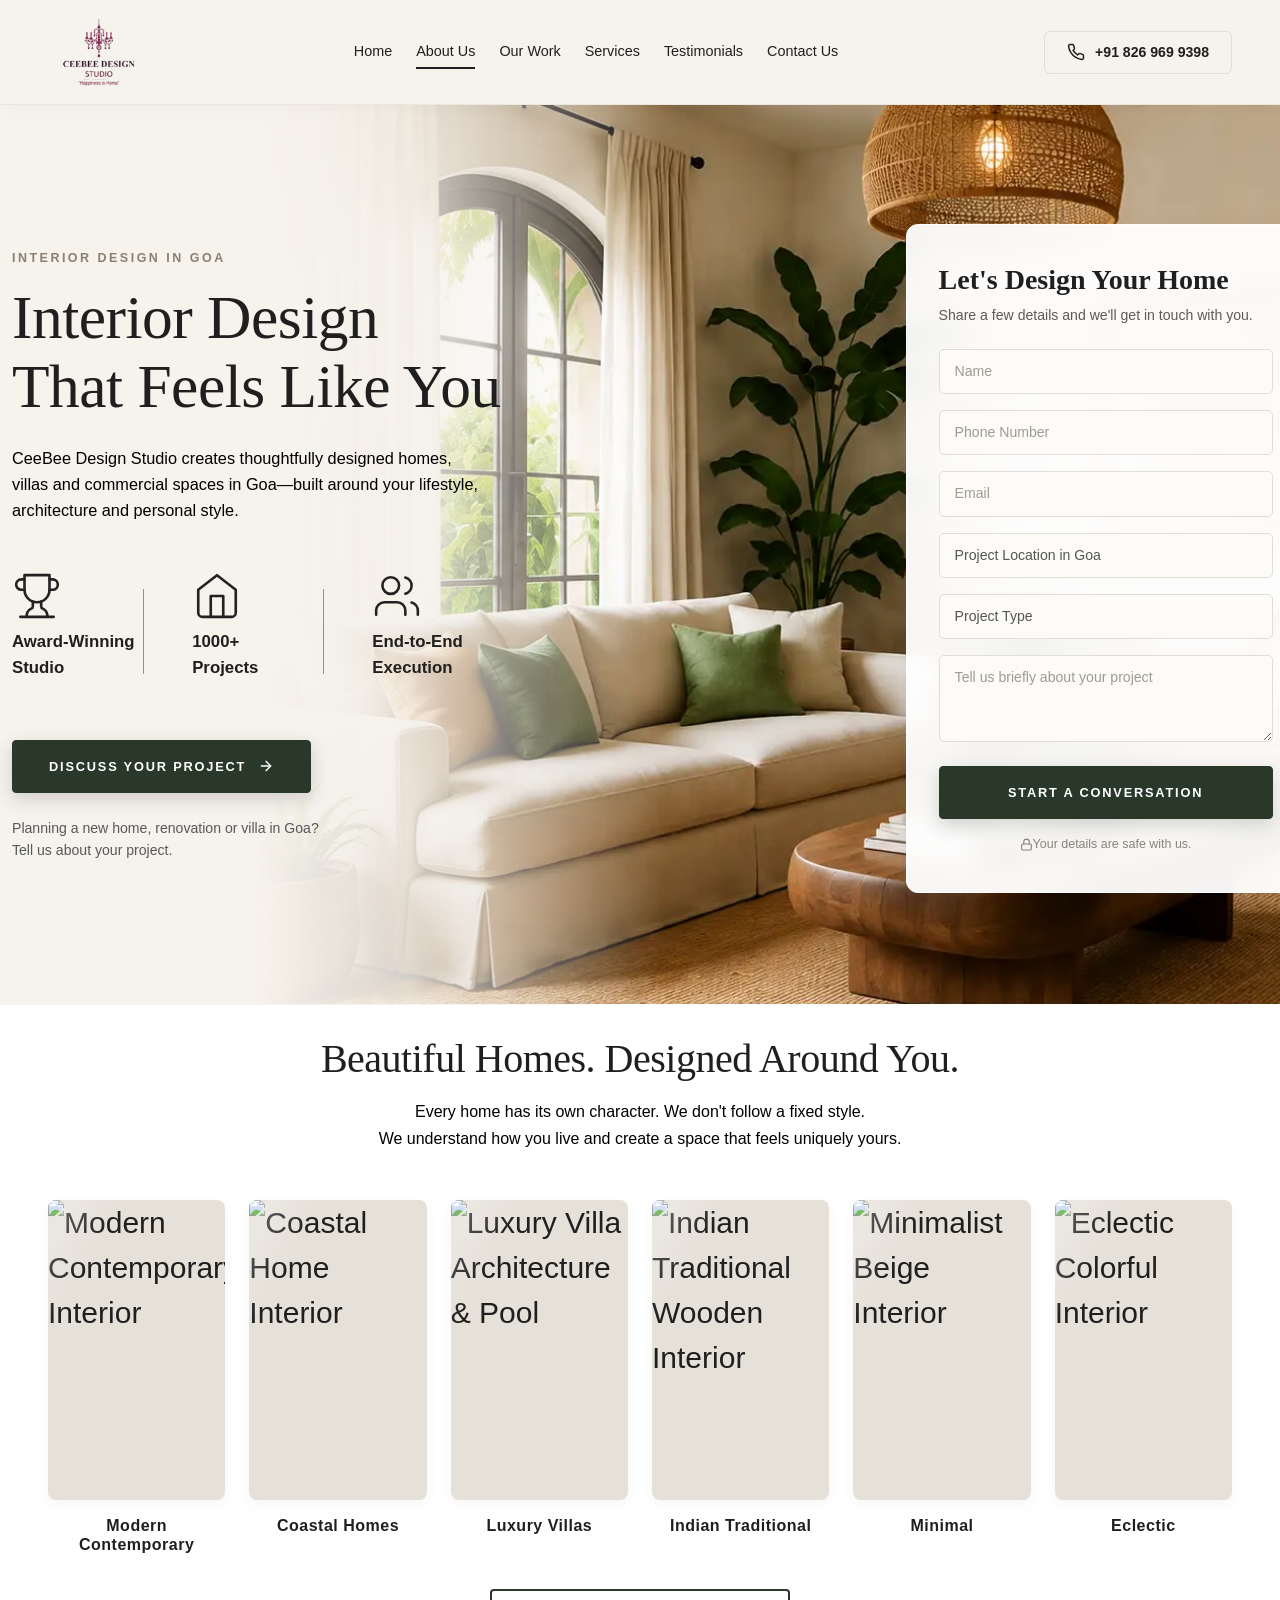
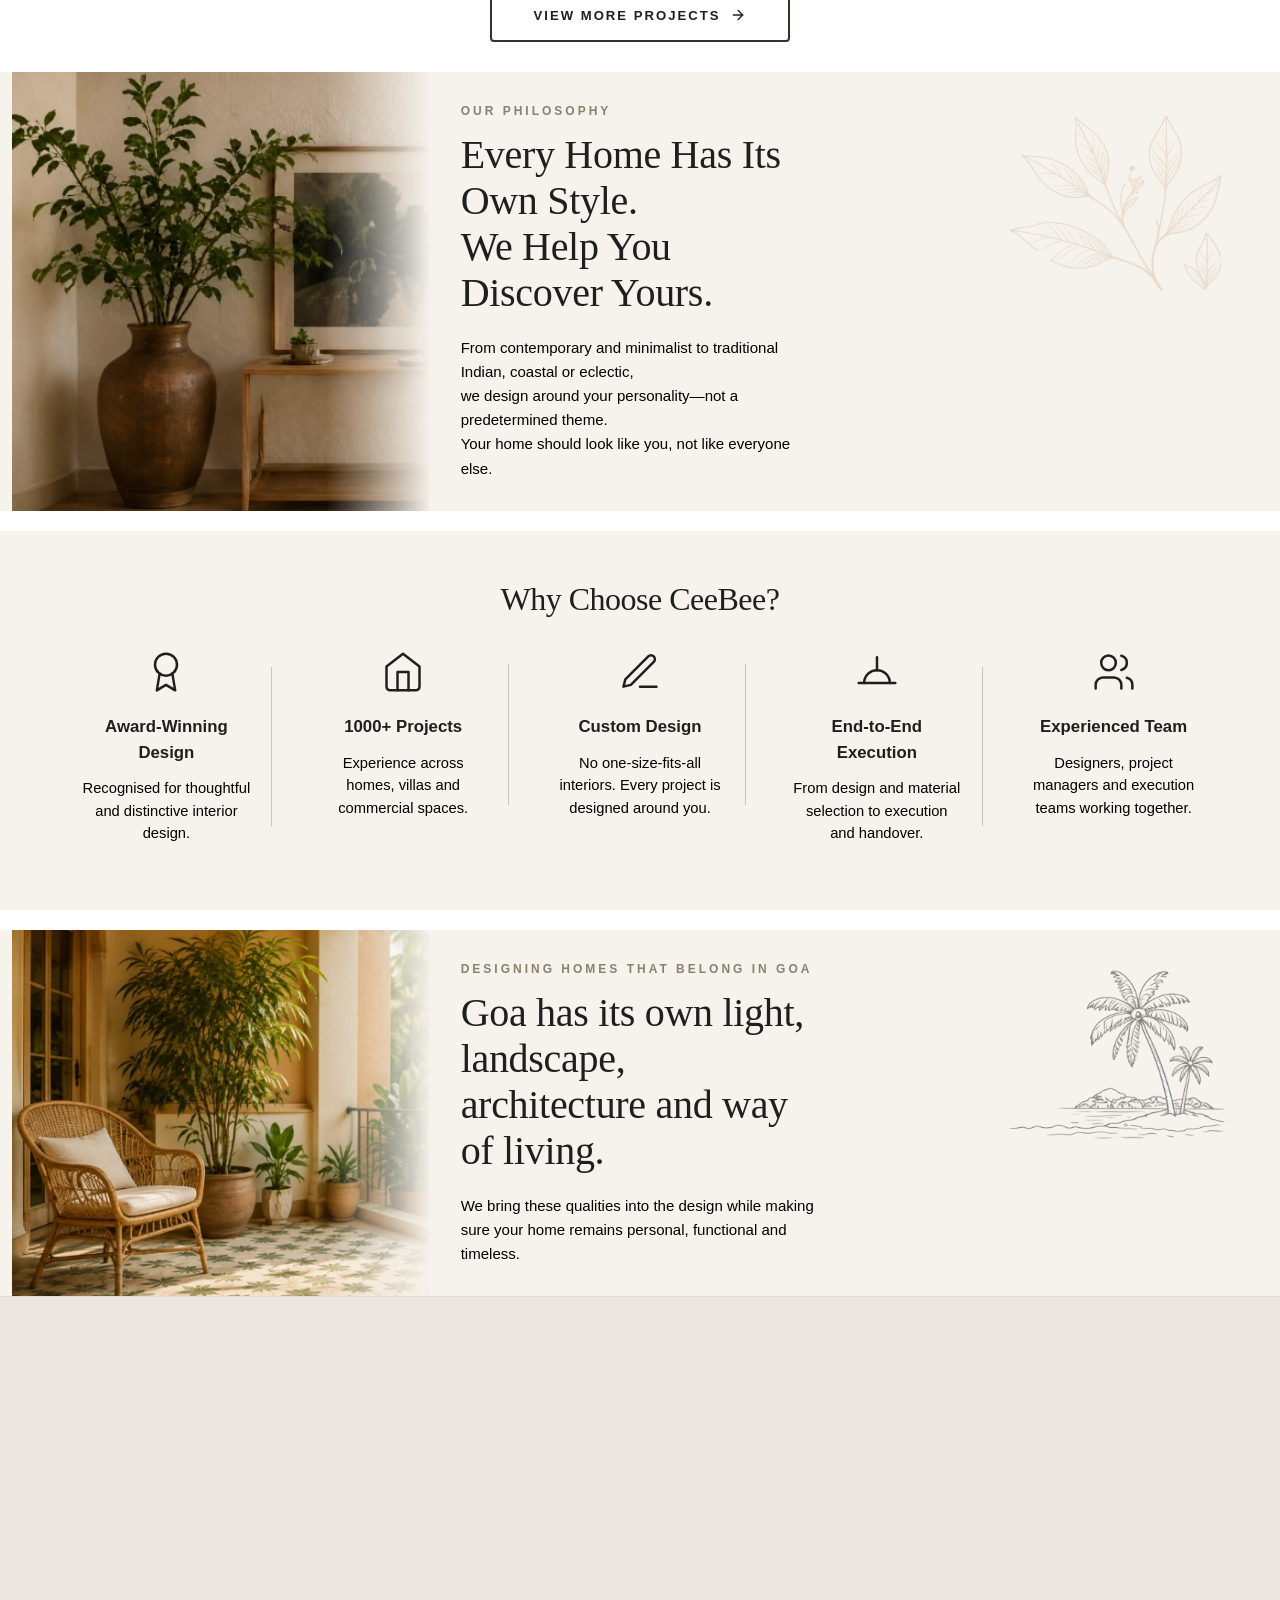
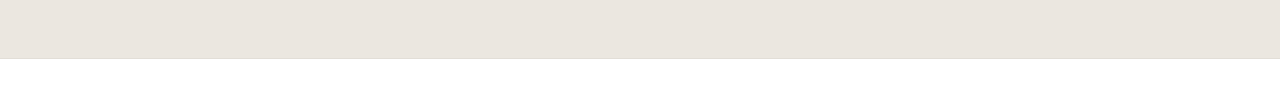
==== commit c6988830: "hii" ====
--- a/index.html
+++ b/index.html
@@ -11,9 +11,9 @@
         content="A future-focused course that combines Artificial Intelligence with Animation, VFX, AR/VR, and Multimedia. It helps students build creative and technical skills for the fast-growing digital and AVGC industry.">
     <meta name="robots" content="noindex, follow" />
     <link rel="stylesheet" href="assets/css/bootstrap.min.css">
-    <link rel="stylesheet" href="assets/css/owl.carousel.min.css">
+    
     <link rel="stylesheet" href="assets/css/style.css">
-    <link rel="stylesheet" href="assets/css/owl.theme.green.css">
+   
     <link rel="preconnect" href="https://fonts.googleapis.com">
     <link rel="preconnect" href="https://fonts.gstatic.com" crossorigin>
     <link
@@ -327,7 +327,7 @@
 
                 <!-- Style 1: Modern Contemporary -->
                 <div class="col-12 col-md-4 col-xl-2" data-aos="fade-up" data-aos-duration="800" data-aos-delay="150">
-                    <a href="#projects" class="style-card">
+                    <a href="https://www.ceebeedesignstudio.com/projects/modern-2bhk-apartment" class="style-card">
                         <div class="image-wrapper mb-3">
                             <img src="https://images.unsplash.com/photo-1600210492486-724fe5c67fb0?q=80&w=800&auto=format&fit=crop"
                                 alt="Modern Contemporary Interior">
@@ -384,7 +384,7 @@
 
                 <!-- Style 4: Indian Traditional -->
                 <div class="col-12 col-md-4 col-xl-2" data-aos="fade-up" data-aos-duration="800" data-aos-delay="450">
-                    <a href="#projects" class="style-card">
+                    <a href="https://www.ceebeedesignstudio.com/projects/classic-timeless-and-traditional" class="style-card">
                         <div class="image-wrapper mb-3">
                             <img src="https://images.unsplash.com/photo-1616486338812-3dadae4b4ace?q=80&w=800&auto=format&fit=crop"
                                 alt="Indian Traditional Wooden Interior">
@@ -403,7 +403,7 @@
 
                 <!-- Style 5: Minimal -->
                 <div class="col-12 col-md-4 col-xl-2" data-aos="fade-up" data-aos-duration="800" data-aos-delay="550">
-                    <a href="#projects" class="style-card">
+                    <a href="https://www.ceebeedesignstudio.com/projects/modern-minimal-home" class="style-card">
                         <div class="image-wrapper mb-3">
                             <img src="https://images.unsplash.com/photo-1598928506311-c55ded91a20c?q=80&w=800&auto=format&fit=crop"
                                 alt="Minimalist Beige Interior">
@@ -422,7 +422,7 @@
 
                 <!-- Style 6: Eclectic -->
                 <div class="col-12 col-md-4 col-xl-2" data-aos="fade-up" data-aos-duration="800" data-aos-delay="650">
-                    <a href="#projects" class="style-card">
+                    <a href="https://www.ceebeedesignstudio.com/projects/an-eclectic-home" class="style-card">
                         <div class="image-wrapper mb-3">
                             <img src="https://images.unsplash.com/photo-1586023492125-27b2c045efd7?q=80&w=800&auto=format&fit=crop"
                                 alt="Eclectic Colorful Interior">
@@ -443,7 +443,7 @@
 
             <!-- Action Button -->
             <div class="text-center pt-2" data-aos="fade-up" data-aos-duration="800" data-aos-delay="300">
-                <a href="#gallery" class="btn-outline-custom">
+                <a href="https://www.ceebeedesignstudio.com/projects" class="btn-outline-custom">
                     <span>VIEW MORE PROJECTS</span>
                     <svg xmlns="http://www.w3.org/2000/svg" width="16" height="16" viewBox="0 0 24 24" fill="none"
                         stroke="currentColor" stroke-width="2" stroke-linecap="round" stroke-linejoin="round">
@@ -459,13 +459,13 @@
     <section class="philosophy-banner">
         <div class="container-fluid">
             <div class="row g-0">
-                <div class="col-lg-4 col-md-4 col-12" data-aos="fade-right" data-aos-duration="1000">
-                    <div class="left-image-container" data-aos="fade-right" data-aos-duration="1000">
+                <div class="col-lg-4 col-md-4 col-12" data-aos="fade-up" data-aos-duration="1000">
+                    <div class="left-image-container" data-aos="fade-up" data-aos-duration="1000">
                         <img src="assets/img/ceebee-img1.webp"
                             alt="Interior Design Accent Corner" class="img-fluid">
                     </div>
                 </div>
-                <div class="col-lg-4 col-md-4 col-12 phil" data-aos="fade-left" data-aos-duration="1000" data-aos-delay="200">
+                <div class="col-lg-4 col-md-4 col-12 phil" data-aos="fade-up" data-aos-duration="1000" data-aos-delay="200">
                     <p class="sub-tagline">OUR PHILOSOPHY</p>
 
                     <h2 class="main-heading">
@@ -480,7 +480,7 @@
                         Your home should look like you, not like everyone else.
                     </p>
                 </div>
-               <div class="col-lg-4 col-md-4 col-12" data-aos="fade-left" data-aos-duration="1000" data-aos-delay="200">
+               <div class="col-lg-4 col-md-4 col-12" data-aos="fade-up" data-aos-duration="1000" data-aos-delay="200">
                  <div class="philosophy-image-container">
                     <img src="assets/img/leaves.webp" alt="Interior Design Philosophy">
 
@@ -596,13 +596,13 @@
     <section class="philosophy-banner">
       <div class="container-fluid">
             <div class="row g-0">
-                <div class="col-lg-4 col-md-4 col-12" data-aos="fade-right" data-aos-duration="1000">
-                    <div class="left-image-container" data-aos="fade-right" data-aos-duration="1000">
+                <div class="col-lg-4 col-md-4 col-12" data-aos="fade-up" data-aos-duration="1000">
+                    <div class="left-image-container" data-aos="fade-up" data-aos-duration="1000">
                         <img src="assets/img/ceebee-img2.webp"
                             alt="Interior Design Accent Corner" class="img-fluid">
                     </div>
                 </div>
-              <div class="col-lg-4 col-md-4 col-12 phil" data-aos="fade-left" data-aos-duration="1000" data-aos-delay="200">
+              <div class="col-lg-4 col-md-4 col-12 phil" data-aos="fade-up" data-aos-duration="1000" data-aos-delay="200">
 
                     <p class="sub-tagline">DESIGNING HOMES THAT BELONG IN GOA</p>
 
@@ -617,7 +617,7 @@
                     </p>
 
                 </div>
-                <div class="col-lg-4 col-md-4 col-12" data-aos="fade-left" data-aos-duration="1000" data-aos-delay="200">
+                <div class="col-lg-4 col-md-4 col-12" data-aos="fade-up" data-aos-duration="1000" data-aos-delay="200">
                  <div class="philosophy-image-container">
                     <img src="assets/img/coconut-tree.webp" alt="Interior Design Philosophy">
 
@@ -633,7 +633,7 @@
             <div class="row align-items-center g-4">
 
                 <!-- Left Column: Title & Info -->
-                <div class="col-12 col-lg-4" data-aos="fade-right" data-aos-duration="800">
+                <div class="col-12 col-lg-4" data-aos="fade-up" data-aos-duration="800">
                     <div class="header-box">
                         <!-- Circular Mail Icon -->
                         <div class="icon-circle">
@@ -657,7 +657,7 @@
                 </div>
 
                 <!-- Right Column: Interactive Form -->
-                <div class="col-12 col-lg-8" data-aos="fade-left" data-aos-duration="800" data-aos-delay="100">
+                <div class="col-12 col-lg-8" data-aos="fade-up" data-aos-duration="800" data-aos-delay="100">
                     <form onsubmit="event.preventDefault();">
 
                         <!-- Row 1: Name, Phone, Email -->
@@ -723,13 +723,43 @@
         </div>
     </section>
 
+    <!-- Eye-Catching Mobile Sticky Action Bar -->
+<div class="mobile-sticky-footer">
+  <!-- Call Button -->
+  <a href="tel:+918269699398" class="sticky-btn btn-call">
+    <div class="icon-wrap">
+      <svg xmlns="http://www.w3.org/2000/svg" viewBox="0 0 24 24" fill="currentColor">
+        <path d="M6.62 10.79a15.053 15.053 0 006.59 6.59l2.2-2.2c.27-.27.67-.36 1.02-.24 1.12.37 2.33.57 3.57.57.55 0 1 .45 1 1V20c0 .55-.45 1-1 1-9.39 0-17-7.61-17-17 0-.55.45-1 1-1h3.5c.55 0 1 .45 1 1 0 1.25.2 2.45.57 3.57.11.35.03.74-.25 1.02l-2.2 2.2z"/>
+      </svg>
+    </div>
+    <span>Call</span>
+  </a>
+
+  <!-- WhatsApp Button with Eyecatching Pulse Ring -->
+  <a href="https://wa.me/918269699398" target="_blank" class="sticky-btn btn-whatsapp pulse">
+    <div class="icon-wrap">
+      <svg xmlns="http://www.w3.org/2000/svg" viewBox="0 0 24 24" fill="currentColor">
+        <path d="M12.04 2c-5.46 0-9.91 4.45-9.91 9.91 0 1.75.46 3.45 1.32 4.95L2.05 22l5.25-1.38c1.45.79 3.08 1.21 4.74 1.21 5.46 0 9.91-4.45 9.91-9.91 0-2.65-1.03-5.14-2.9-7.01A9.816 9.816 0 0012.04 2zm.01 16.5c-1.49 0-2.95-.4-4.22-1.16l-.3-.18-3.13.82.83-3.05-.2-.31a8.188 8.188 0 01-1.26-4.38c0-4.54 3.7-8.24 8.24-8.24 2.2 0 4.27.86 5.82 2.42a8.185 8.185 0 012.42 5.83c0 4.54-3.7 8.25-8.2 8.25zm4.52-6.18c-.25-.12-1.47-.72-1.69-.81-.23-.08-.39-.12-.56.12-.17.25-.66.81-.81.98-.15.17-.31.19-.56.06-.25-.12-1.05-.39-2-1.23-.74-.66-1.24-1.47-1.39-1.72-.15-.25-.02-.38.11-.5.11-.11.25-.29.37-.43.12-.14.17-.25.25-.41.08-.17.04-.31-.02-.43s-.56-1.34-.76-1.84c-.2-.48-.41-.42-.56-.43h-.48c-.17 0-.44.06-.66.31-.23.25-.87.85-.87 2.07 0 1.22.89 2.4 1.01 2.56.12.17 1.75 2.67 4.24 3.75.59.26 1.05.41 1.41.52.59.19 1.13.16 1.56.1.48-.07 1.47-.6 1.67-1.18.21-.58.21-1.07.15-1.18-.07-.1-.23-.17-.48-.29z"/>
+      </svg>
+    </div>
+    <span>WhatsApp</span>
+  </a>
+
+  <!-- Enquiry Button -->
+  <a href="#contact" class="sticky-btn btn-enquiry">
+    <div class="icon-wrap">
+      <svg xmlns="http://www.w3.org/2000/svg" viewBox="0 0 24 24" fill="currentColor">
+        <path d="M2.01 21L23 12 2.01 3 2 10l15 2-15 2z"/>
+      </svg>
+    </div>
+    <span>Enquiry</span>
+  </a>
+</div>
+
     <script src="https://code.jquery.com/jquery-3.6.0.min.js"></script>
-    <script src="assets/js/owl.carousel.min.js"></script>
     <script src="https://cdn.jsdelivr.net/npm/bootstrap@5.2.2/dist/js/bootstrap.bundle.min.js"></script>
-    <script src="assets/js/api.js"></script>
     <script src="assets/js/main.js"></script>
-
-    <script>
+  <script>
         AOS.init({ once: true, offset: 80 });
     </script>
 
--- a/assets/css/style.css
+++ b/assets/css/style.css
@@ -1019,7 +1019,140 @@
 .lead-gen-section {
 padding: 30px 0;}
 }
-
+/* ==========================================================================
+   Modern Eyecatching Mobile Sticky Footer Bar
+   ========================================================================== */
+
+.mobile-sticky-footer {
+  display: none;
+}
+
+@media (max-width: 768px) {
+  .mobile-sticky-footer {
+    display: flex;
+    justify-content: space-between;
+    align-items: center;
+    position: fixed;
+    bottom: 12px;
+    left: 50%;
+    transform: translateX(-50%);
+    width: calc(100% - 24px);
+    max-width: 480px;
+    background: rgba(255, 255, 255, 0.85);
+    backdrop-filter: blur(12px);
+    -webkit-backdrop-filter: blur(12px);
+    box-shadow: 0 10px 25px rgba(0, 0, 0, 0.15), 0 2px 6px rgba(0, 0, 0, 0.05);
+    padding: 8px;
+    z-index: 99999;
+    gap: 8px;
+    border-radius: 40px;
+    border: 1px solid rgba(255, 255, 255, 0.6);
+  }
+
+  .sticky-btn {
+    flex: 1;
+    display: flex;
+    align-items: center;
+    justify-content: center;
+    gap: 6px;
+    padding: 10px 8px;
+    border-radius: 30px;
+    text-decoration: none;
+    font-size: 0.8rem;
+    font-weight: 700;
+    letter-spacing: 0.3px;
+    color: #ffffff;
+    position: relative;
+    overflow: hidden;
+    transition: all 0.3s cubic-bezier(0.25, 0.8, 0.25, 1);
+  }
+
+  /* SVG Icon Sizing */
+  .sticky-btn .icon-wrap {
+    width: 18px;
+    height: 18px;
+    display: flex;
+    align-items: center;
+    justify-content: center;
+  }
+
+  .sticky-btn svg {
+    width: 100%;
+    height: 100%;
+    transition: transform 0.3s ease;
+  }
+
+  /* Vibrant Gradient Colors */
+  .btn-call {
+    background: linear-gradient(135deg, #2D3A2A 0%, #1A2318 100%);
+    box-shadow: 0 4px 12px rgba(45, 58, 42, 0.25);
+  }
+
+  .btn-whatsapp {
+    background: linear-gradient(135deg, #25D366 0%, #128C7E 100%);
+    box-shadow: 0 4px 12px rgba(37, 211, 102, 0.35);
+  }
+
+  .btn-enquiry {
+    background: linear-gradient(135deg, #D4AF37 0%, #AA7C11 100%);
+    box-shadow: 0 4px 12px rgba(170, 124, 17, 0.3);
+  }
+
+  /* Shiny Sweep Light Hover Effect */
+  .sticky-btn::after {
+    content: '';
+    position: absolute;
+    top: 0;
+    left: -100%;
+    width: 50%;
+    height: 100%;
+    background: linear-gradient(
+      90deg, 
+      transparent, 
+      rgba(255, 255, 255, 0.4), 
+      transparent
+    );
+    transform: skewX(-20deg);
+    transition: left 0.6s ease;
+  }
+
+  /* Interactive Hover & Tap Effects */
+  .sticky-btn:hover::after,
+  .sticky-btn:active::after {
+    left: 150%;
+  }
+
+  .sticky-btn:hover, 
+  .sticky-btn:active {
+    transform: translateY(-3px) scale(1.02);
+  }
+
+  .sticky-btn:hover svg {
+    transform: scale(1.15) rotate(-5deg);
+  }
+
+  /* Multi-Ring Pulse Animation for WhatsApp */
+  .pulse {
+    animation: double-pulse 2s infinite;
+  }
+
+  @keyframes double-pulse {
+    0% {
+      box-shadow: 0 0 0 0 rgba(37, 211, 102, 0.6), 0 4px 12px rgba(37, 211, 102, 0.35);
+    }
+    70% {
+      box-shadow: 0 0 0 12px rgba(37, 211, 102, 0), 0 4px 12px rgba(37, 211, 102, 0.35);
+    }
+    100% {
+      box-shadow: 0 0 0 0 rgba(37, 211, 102, 0), 0 4px 12px rgba(37, 211, 102, 0.35);
+    }
+  }
+
+  /* Padding adjustment for page content */
+  body {
+    padding-bottom: 75px;
+  }
+}
 @media (min-width: 992px) {
     .col-lg-2-4 {
         flex: 0 0 auto;
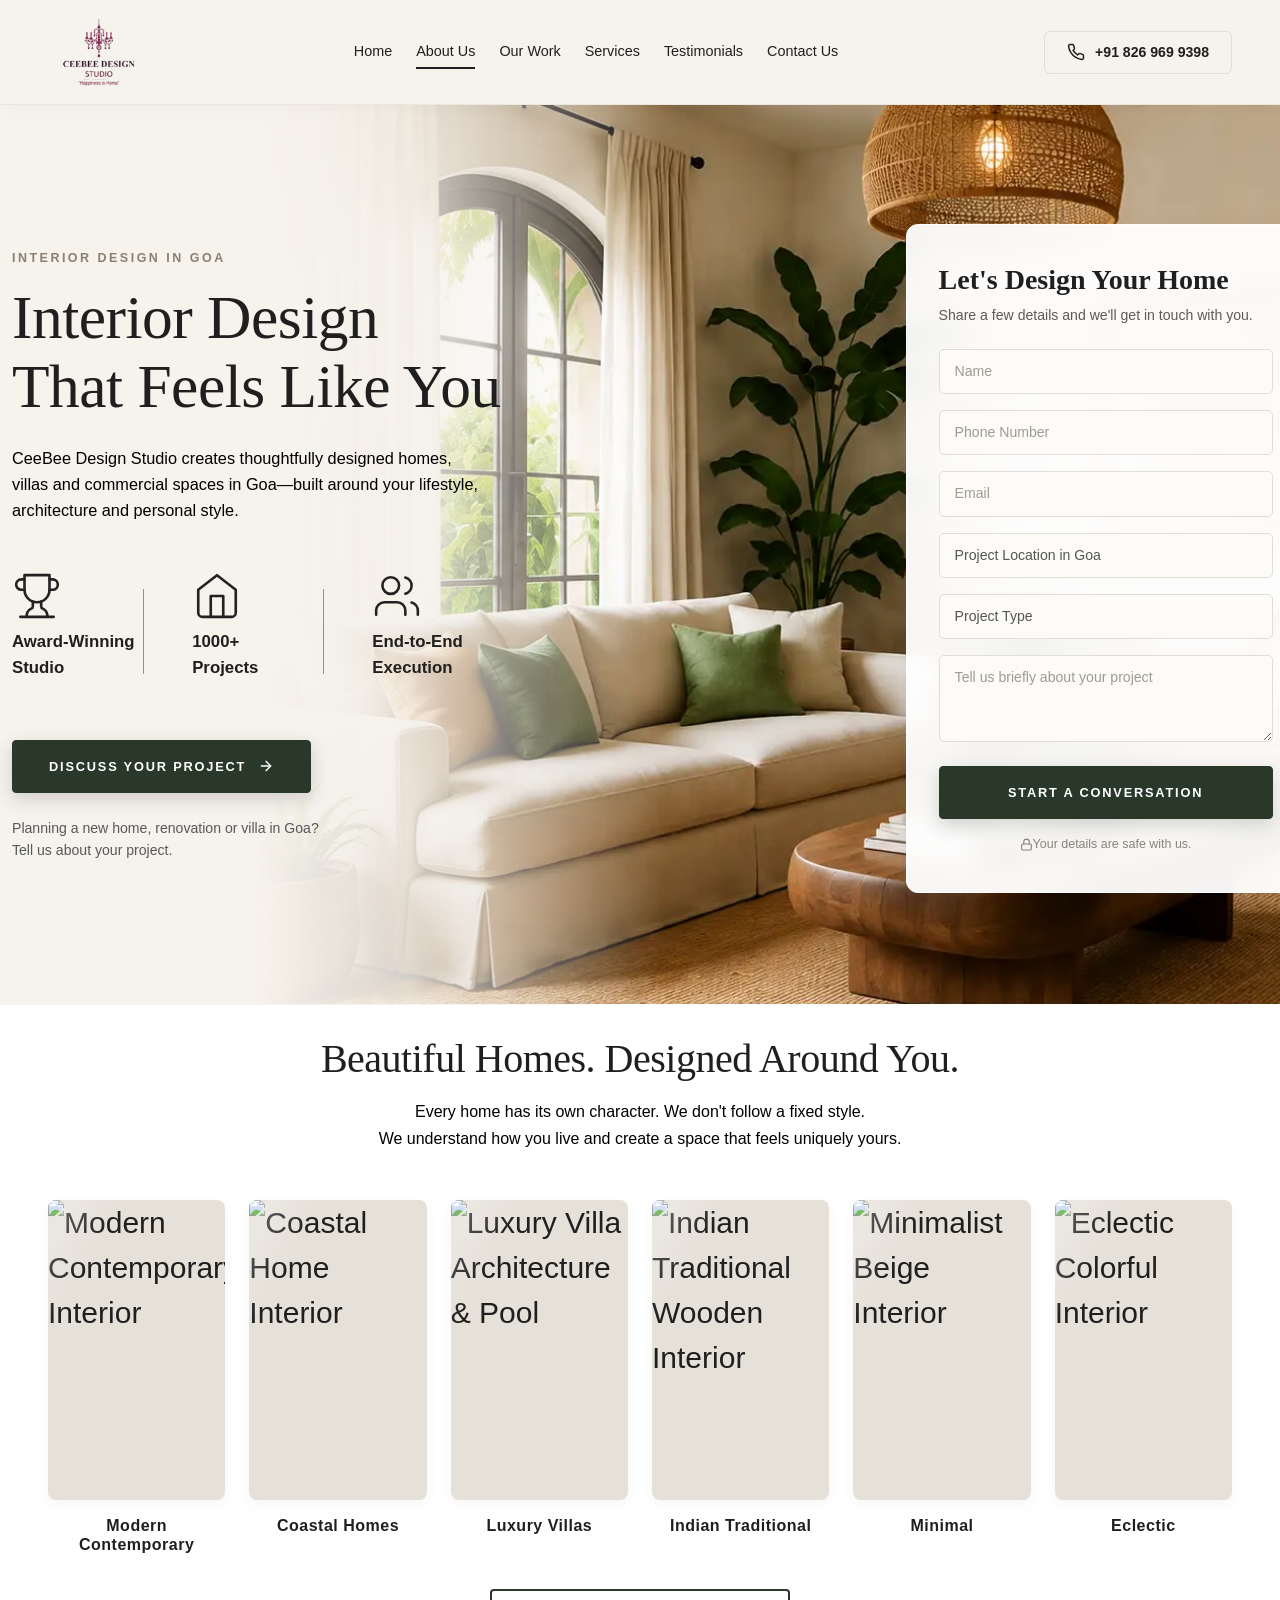
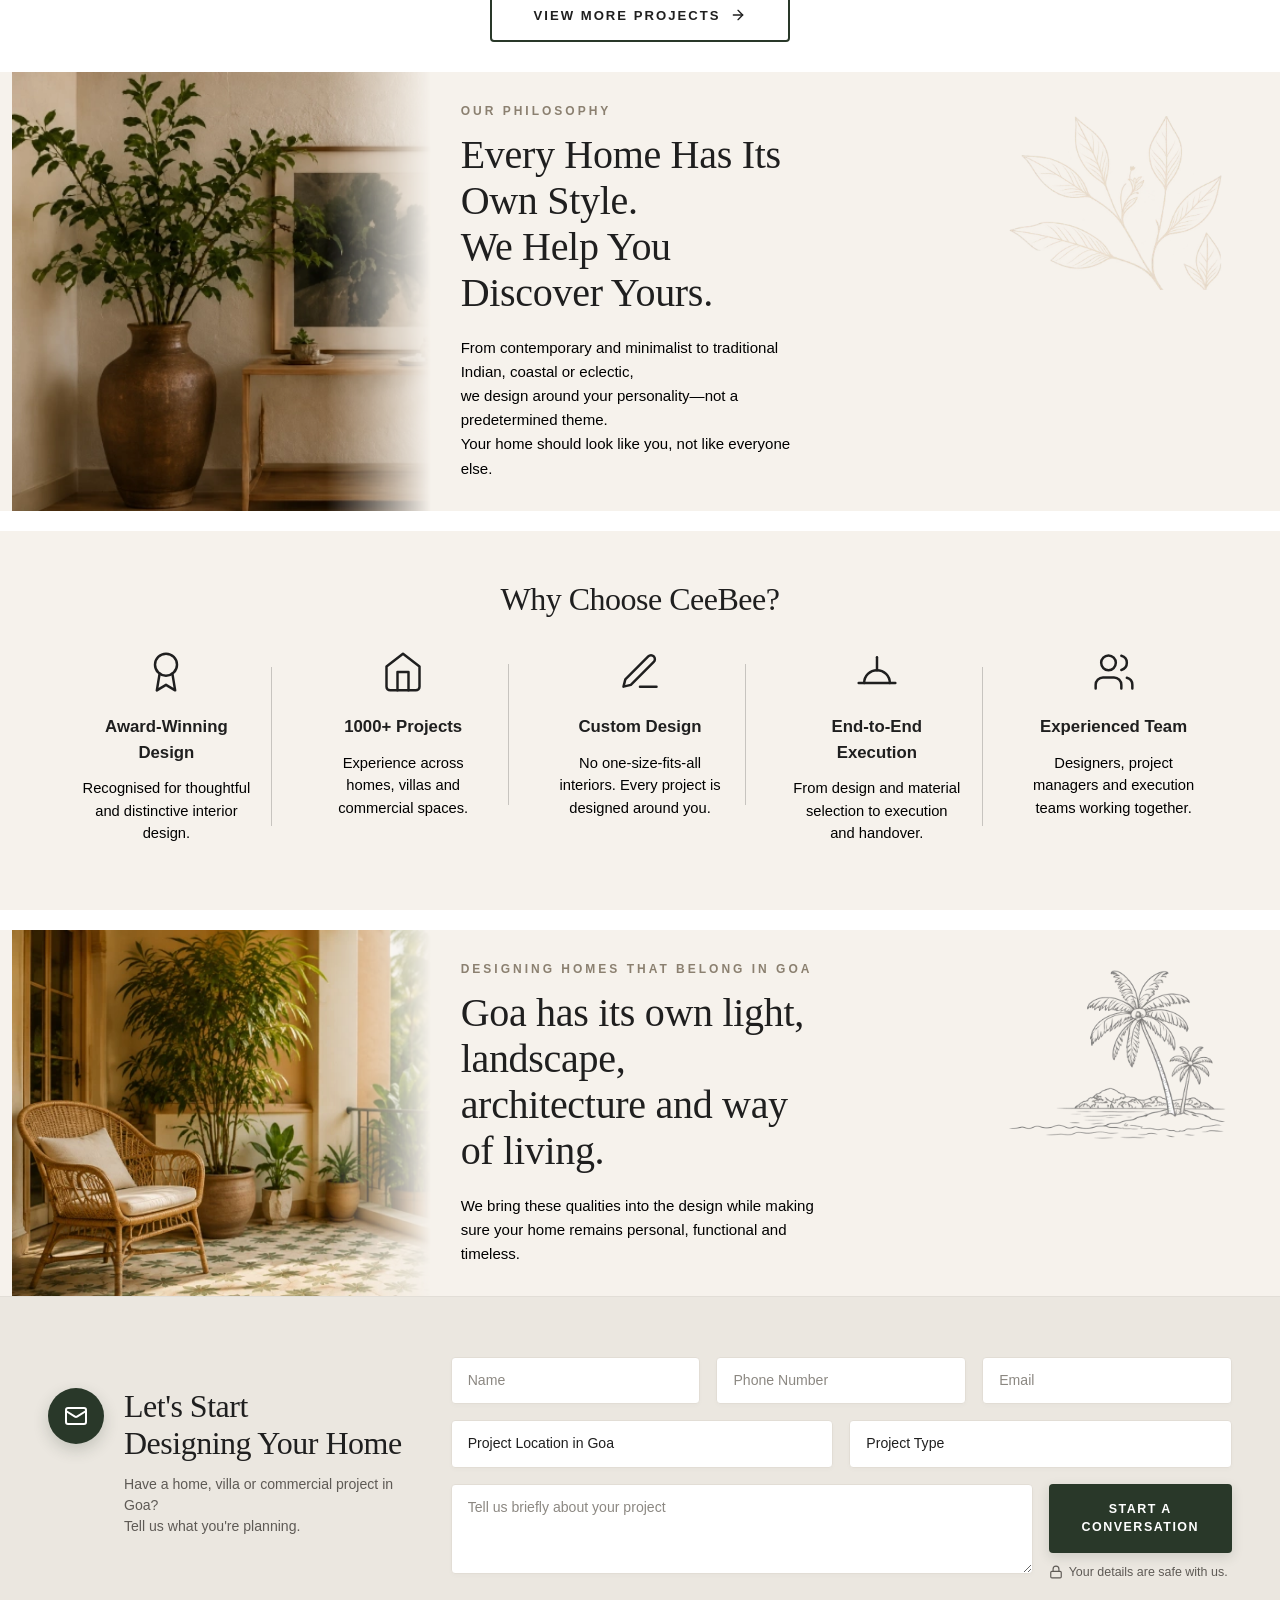
==== commit e865cf59: "goa updated" ====
--- a/index.html
+++ b/index.html
@@ -258,10 +258,7 @@
                             <div class="mb-3">
                                 <select class="form-select custom-select" required>
                                     <option value="" disabled selected hidden>Project Location in Goa</option>
-                                    <option value="north-goa">North Goa</option>
-                                    <option value="south-goa">South Goa</option>
-                                    <option value="panjim">Panjim</option>
-                                    <option value="other">Other</option>
+                                    <option value="north-goa">Goa</option>
                                 </select>
                             </div>
 
@@ -678,10 +675,7 @@
                             <div class="col-12 col-md-6">
                                 <select class="form-select-custom" required>
                                     <option value="" disabled selected hidden>Project Location in Goa</option>
-                                    <option value="north-goa">North Goa</option>
-                                    <option value="south-goa">South Goa</option>
-                                    <option value="panjim">Panjim / Central Goa</option>
-                                    <option value="other">Other Location</option>
+                                    <option value="north-goa">Goa</option>
                                 </select>
                             </div>
                             <div class="col-12 col-md-6">
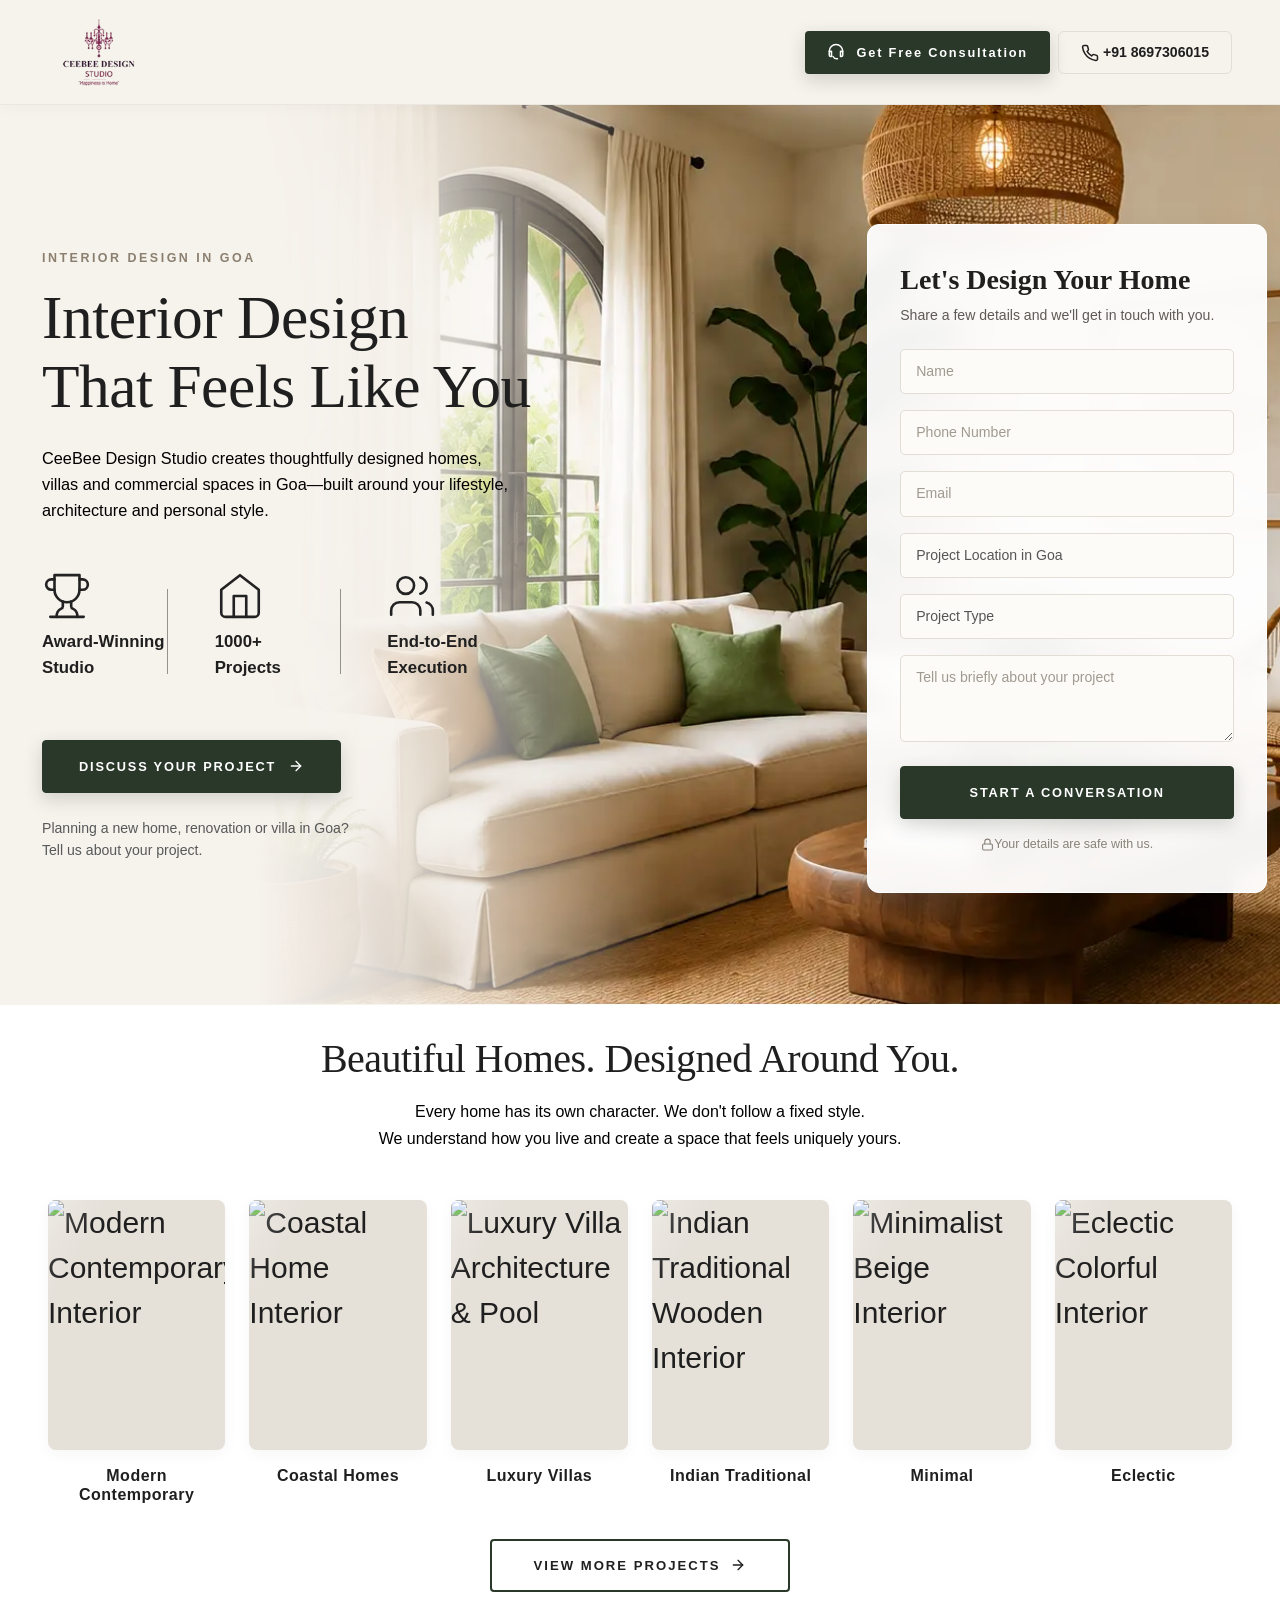
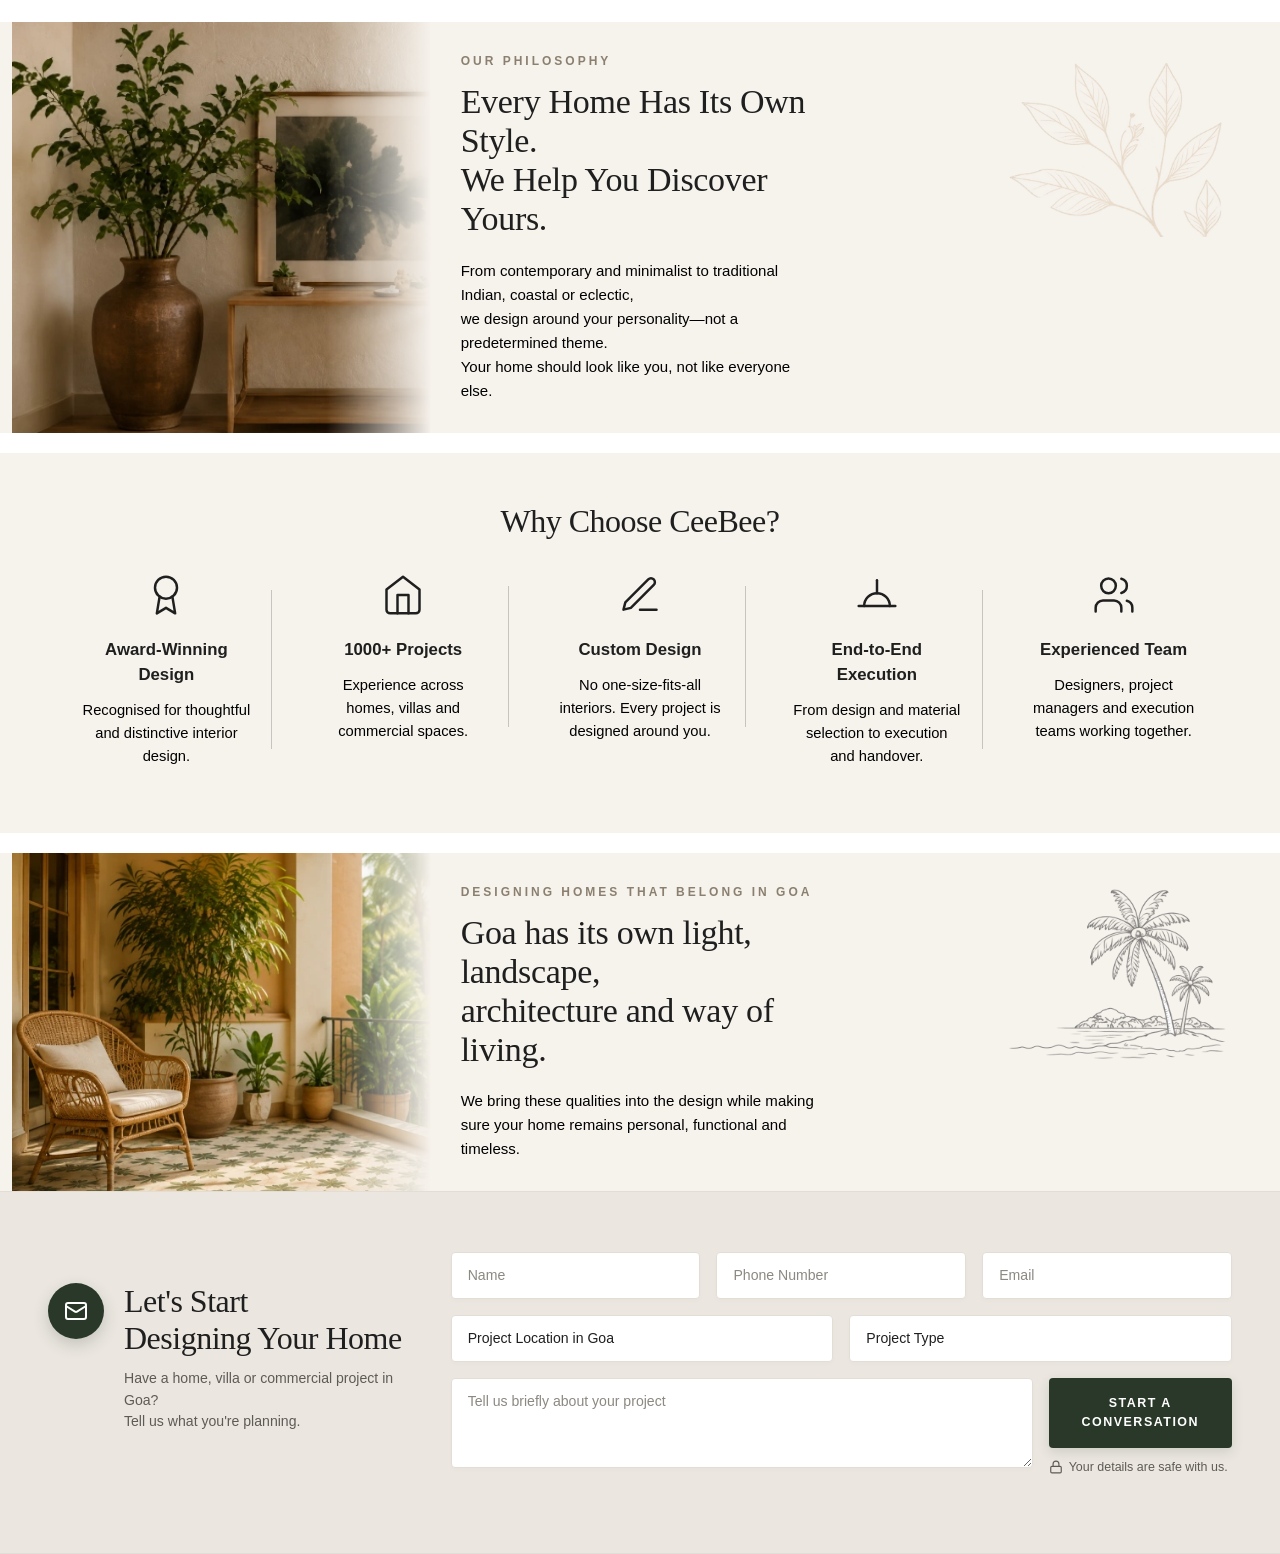
==== commit 49045da0: "hii" ====
--- a/index.html
+++ b/index.html
@@ -1,3 +1,4 @@
+
 <!DOCTYPE html>
 <html lang="en">
 
@@ -39,88 +40,97 @@
                 </a>
 
                 <!-- Mobile Hamburger Button -->
-                <button class="navbar-toggler navbar-toggler-custom d-lg-none" type="button" data-bs-toggle="offcanvas"
-                    data-bs-target="#mobileNav" aria-controls="mobileNav">
-                    <svg xmlns="http://www.w3.org/2000/svg" width="28" height="28" viewBox="0 0 24 24" fill="none"
+                <!--<button class="navbar-toggler navbar-toggler-custom d-lg-none" type="button" data-bs-toggle="offcanvas"-->
+                <!--    data-bs-target="#mobileNav" aria-controls="mobileNav">-->
+                <!--    <svg xmlns="http://www.w3.org/2000/svg" width="28" height="28" viewBox="0 0 24 24" fill="none"-->
+                <!--        stroke="currentColor" stroke-width="2" stroke-linecap="round" stroke-linejoin="round">-->
+                <!--        <line x1="4" x2="20" y1="12" y2="12"></line>-->
+                <!--        <line x1="4" x2="20" y1="6" y2="6"></line>-->
+                <!--        <line x1="4" x2="20" y1="18" y2="18"></line>-->
+                <!--    </svg>-->
+                <!--</button>-->
+
+                <!-- Desktop Navigation Links -->
+                <!--<div class="collapse navbar-collapse justify-content-center" id="desktopNavbar">-->
+                <!--    <ul class="navbar-nav gap-lg-4 align-items-center">-->
+                <!--        <li class="nav-item">-->
+                <!--            <a class="nav-link nav-link-custom" href="#">Home</a>-->
+                <!--        </li>-->
+                <!--        <li class="nav-item">-->
+                <!--            <a class="nav-link nav-link-custom active" href="#">About Us</a>-->
+                <!--        </li>-->
+                <!--        <li class="nav-item">-->
+                <!--            <a class="nav-link nav-link-custom" href="#">Our Work</a>-->
+                <!--        </li>-->
+                <!--        <li class="nav-item">-->
+                <!--            <a class="nav-link nav-link-custom" href="#">Services</a>-->
+                <!--        </li>-->
+                <!--        <li class="nav-item">-->
+                <!--            <a class="nav-link nav-link-custom" href="#">Testimonials</a>-->
+                <!--        </li>-->
+                <!--        <li class="nav-item">-->
+                <!--            <a class="nav-link nav-link-custom" href="#">Contact Us</a>-->
+                <!--        </li>-->
+                <!--    </ul>-->
+                <!--</div>-->
+
+                <!-- Right Side Phone Button -->
+                <div class="d-flex gap-2">
+                    <a class="btn btn-custom-dark" style="padding:10px 22px; border:none;" data-bs-toggle="modal" data-bs-target="#exampleModal">
+                    <svg xmlns="http://www.w3.org/2000/svg" width="18" height="18" viewBox="0 0 24 24" fill="none"
                         stroke="currentColor" stroke-width="2" stroke-linecap="round" stroke-linejoin="round">
-                        <line x1="4" x2="20" y1="12" y2="12"></line>
-                        <line x1="4" x2="20" y1="6" y2="6"></line>
-                        <line x1="4" x2="20" y1="18" y2="18"></line>
+                        <path d="M3 11a9 9 0 0 1 18 0"></path>
+                        <path d="M3 11v5a2 2 0 0 0 2 2h1v-7H5a2 2 0 0 0-2 2"></path>
+                        <path d="M21 11v5a2 2 0 0 1-2 2h-1v-7h1a2 2 0 0 1 2 2"></path>
+                        <path d="M8 18c1 2 3 3 5 3h1"></path>
                     </svg>
-                </button>
-
-                <!-- Desktop Navigation Links -->
-                <div class="collapse navbar-collapse justify-content-center" id="desktopNavbar">
-                    <ul class="navbar-nav gap-lg-4 align-items-center">
-                        <li class="nav-item">
-                            <a class="nav-link nav-link-custom" href="#">Home</a>
-                        </li>
-                        <li class="nav-item">
-                            <a class="nav-link nav-link-custom active" href="#">About Us</a>
-                        </li>
-                        <li class="nav-item">
-                            <a class="nav-link nav-link-custom" href="#">Our Work</a>
-                        </li>
-                        <li class="nav-item">
-                            <a class="nav-link nav-link-custom" href="#">Services</a>
-                        </li>
-                        <li class="nav-item">
-                            <a class="nav-link nav-link-custom" href="#">Testimonials</a>
-                        </li>
-                        <li class="nav-item">
-                            <a class="nav-link nav-link-custom" href="#">Contact Us</a>
-                        </li>
-                    </ul>
-                </div>
-
-                <!-- Right Side Phone Button -->
-                <div class="d-none d-lg-block">
-                    <a href="tel:+918269699398" class="btn-phone">
+                    <span>Get Free Consultation</span>
+                </a>
+                    <a href="tel:+918697306015" class="btn-phone d-none d-lg-block">
                         <svg xmlns="http://www.w3.org/2000/svg" width="18" height="18" viewBox="0 0 24 24" fill="none"
                             stroke="currentColor" stroke-width="2" stroke-linecap="round" stroke-linejoin="round">
                             <path
                                 d="M22 16.92v3a2 2 0 0 1-2.18 2 19.79 19.79 0 0 1-8.63-3.07 19.5 19.5 0 0 1-6-6 19.79 19.79 0 0 1-3.07-8.67A2 2 0 0 1 4.11 2h3a2 2 0 0 1 2 1.72 12.84 12.84 0 0 0 .7 2.81 2 2 0 0 1-.45 2.11L8.09 9.91a16 16 0 0 0 6 6l1.27-1.27a2 2 0 0 1 2.11-.45 12.84 12.84 0 0 0 2.81.7A2 2 0 0 1 22 16.92z">
                             </path>
                         </svg>
-                        <span>+91 826 969 9398</span>
+                        <span>+91 8697306015</span>
                     </a>
                 </div>
-
             </div>
         </nav>
     </header>
 
     <!-- MOBILE OFFCANVAS DRAWER -->
-    <div class="offcanvas offcanvas-end offcanvas-custom" tabindex="-1" id="mobileNav">
-        <div class="offcanvas-header border-bottom">
-            <a class="brand-logo" href="#">
-                <span class="logo-main" style="font-size: 1.3rem;">CEEBEE</span>
-                <span class="logo-sub">DESIGN STUDIO</span>
-            </a>
-            <button type="button" class="btn-close" data-bs-dismiss="offcanvas" aria-label="Close"></button>
-        </div>
-        <div class="offcanvas-body d-flex flex-column justify-content-between">
-            <ul class="navbar-nav">
-                <li class="nav-item"><a class="nav-link nav-link-custom" href="#">Home</a></li>
-                <li class="nav-item"><a class="nav-link nav-link-custom" href="#">About Us</a></li>
-                <li class="nav-item"><a class="nav-link nav-link-custom" href="#">Our Work</a></li>
-                <li class="nav-item"><a class="nav-link nav-link-custom" href="#">Services</a></li>
-                <li class="nav-item"><a class="nav-link nav-link-custom" href="#">Testimonials</a></li>
-                <li class="nav-item"><a class="nav-link nav-link-custom" href="#">Contact Us</a></li>
-            </ul>
-            <div class="pt-4">
-                <a href="tel:+918269699398" class="btn-phone w-100 justify-content-center">
-                    <svg xmlns="http://www.w3.org/2000/svg" width="18" height="18" viewBox="0 0 24 24" fill="none"
-                        stroke="currentColor" stroke-width="2" stroke-linecap="round" stroke-linejoin="round">
-                        <path
-                            d="M22 16.92v3a2 2 0 0 1-2.18 2 19.79 19.79 0 0 1-8.63-3.07 19.5 19.5 0 0 1-6-6 19.79 19.79 0 0 1-3.07-8.67A2 2 0 0 1 4.11 2h3a2 2 0 0 1 2 1.72 12.84 12.84 0 0 0 .7 2.81 2 2 0 0 1-.45 2.11L8.09 9.91a16 16 0 0 0 6 6l1.27-1.27a2 2 0 0 1 2.11-.45 12.84 12.84 0 0 0 2.81.7A2 2 0 0 1 22 16.92z">
-                        </path>
-                    </svg>
-                    <span>+91 826 969 9398</span>
-                </a>
-            </div>
-        </div>
-    </div>
+    <!--<div class="offcanvas offcanvas-end offcanvas-custom" tabindex="-1" id="mobileNav">-->
+    <!--    <div class="offcanvas-header border-bottom">-->
+    <!--        <a class="brand-logo" href="#">-->
+    <!--            <span class="logo-main" style="font-size: 1.3rem;">CEEBEE</span>-->
+    <!--            <span class="logo-sub">DESIGN STUDIO</span>-->
+    <!--        </a>-->
+    <!--        <button type="button" class="btn-close" data-bs-dismiss="offcanvas" aria-label="Close"></button>-->
+    <!--    </div>-->
+    <!--    <div class="offcanvas-body d-flex flex-column justify-content-between">-->
+    <!--        <ul class="navbar-nav">-->
+    <!--            <li class="nav-item"><a class="nav-link nav-link-custom" href="#">Home</a></li>-->
+    <!--            <li class="nav-item"><a class="nav-link nav-link-custom" href="#">About Us</a></li>-->
+    <!--            <li class="nav-item"><a class="nav-link nav-link-custom" href="#">Our Work</a></li>-->
+    <!--            <li class="nav-item"><a class="nav-link nav-link-custom" href="#">Services</a></li>-->
+    <!--            <li class="nav-item"><a class="nav-link nav-link-custom" href="#">Testimonials</a></li>-->
+    <!--            <li class="nav-item"><a class="nav-link nav-link-custom" href="#">Contact Us</a></li>-->
+    <!--        </ul>-->
+    <!--        <div class="pt-4">-->
+    <!--            <a href="tel:+918697306015" class="btn-phone w-100 justify-content-center">-->
+    <!--                <svg xmlns="http://www.w3.org/2000/svg" width="18" height="18" viewBox="0 0 24 24" fill="none"-->
+    <!--                    stroke="currentColor" stroke-width="2" stroke-linecap="round" stroke-linejoin="round">-->
+    <!--                    <path-->
+    <!--                        d="M22 16.92v3a2 2 0 0 1-2.18 2 19.79 19.79 0 0 1-8.63-3.07 19.5 19.5 0 0 1-6-6 19.79 19.79 0 0 1-3.07-8.67A2 2 0 0 1 4.11 2h3a2 2 0 0 1 2 1.72 12.84 12.84 0 0 0 .7 2.81 2 2 0 0 1-.45 2.11L8.09 9.91a16 16 0 0 0 6 6l1.27-1.27a2 2 0 0 1 2.11-.45 12.84 12.84 0 0 0 2.81.7A2 2 0 0 1 22 16.92z">-->
+    <!--                    </path>-->
+    <!--                </svg>-->
+    <!--                <span>+91 8697306015</span>-->
+    <!--            </a>-->
+    <!--        </div>-->
+    <!--    </div>-->
+    <!--</div>-->
 
     <section class="hero-section">
         <!-- Ambient Background Image -->
@@ -131,7 +141,7 @@
 
                 <!-- Left Content Column -->
                 <div class="col-lg-7 col-md-6 col-12">
-                    <div class="pe-lg-3">
+                    <div class="pe-lg-3 ingoa">
 
                         <!-- Top Tagline -->
                         <p class="sub-heading mb-3" data-aos="fade-down" data-aos-duration="800">
@@ -210,7 +220,7 @@
 
                         <!-- CTA Button & Subtext -->
                         <div data-aos="fade-up" data-aos-duration="1000" data-aos-delay="400">
-                            <a href="#lead-form" class="btn btn-custom-dark mb-4">
+                            <a href="#lead-form" class="btn btn-custom-dark mb-4" data-bs-toggle="modal" data-bs-target="#exampleModal">
                                 DISCUSS YOUR PROJECT
                                 <svg xmlns="http://www.w3.org/2000/svg" width="16" height="16" viewBox="0 0 24 24"
                                     fill="none" stroke="currentColor" stroke-width="2" stroke-linecap="round"
@@ -238,33 +248,33 @@
                             Share a few details and we'll get in touch with you.
                         </p>
 
-                        <form id="contactForm" onsubmit="event.preventDefault();">
+                        <form class="contact-form">
                             <!-- Name Input -->
                             <div class="mb-3">
-                                <input type="text" class="form-control custom-input" placeholder="Name" required>
+                                <input type="text" class="form-control custom-input" name="name" placeholder="Name" required>
                             </div>
 
                             <!-- Phone Input -->
                             <div class="mb-3">
-                                <input type="tel" class="form-control custom-input" placeholder="Phone Number" required>
+                                <input type="tel" class="form-control custom-input" name="phone" placeholder="Phone Number" required>
                             </div>
 
                             <!-- Email Input -->
                             <div class="mb-3">
-                                <input type="email" class="form-control custom-input" placeholder="Email" required>
+                                <input type="email" class="form-control custom-input" name="email" placeholder="Email" required>
                             </div>
 
                             <!-- Location Select -->
                             <div class="mb-3">
-                                <select class="form-select custom-select" required>
+                                <select class="form-select custom-select" name="location" required>
                                     <option value="" disabled selected hidden>Project Location in Goa</option>
-                                    <option value="north-goa">Goa</option>
+                                    <option value="Goa">Goa</option>
                                 </select>
                             </div>
 
                             <!-- Project Type Select -->
                             <div class="mb-3">
-                                <select class="form-select custom-select" required>
+                                <select class="form-select custom-select" name="service" required>
                                     <option value="" disabled selected hidden>Project Type</option>
                                     <option value="villa">Luxury Villa</option>
                                     <option value="apartment">Apartment / Flat</option>
@@ -275,12 +285,12 @@
 
                             <!-- Message Textarea -->
                             <div class="mb-4">
-                                <textarea class="form-control custom-textarea" rows="3"
+                                <textarea class="form-control custom-textarea" name="message" rows="3"
                                     placeholder="Tell us briefly about your project"></textarea>
                             </div>
 
                             <!-- Submit Button -->
-                            <button type="submit" class="btn btn-custom-dark w-100 py-3 mb-3">
+                            <button type="submit" class="btn btn-custom-dark w-100 py-3 mb-3 submit-contact-btn">
                                 START A CONVERSATION
                             </button>
 
@@ -343,7 +353,7 @@
 
                 <!-- Style 2: Coastal Homes -->
                 <div class="col-12 col-md-4 col-xl-2" data-aos="fade-up" data-aos-duration="800" data-aos-delay="250">
-                    <a href="#projects" class="style-card">
+                    <a href="https://www.ceebeedesignstudio.com/projects/close-to-earth" class="style-card">
                         <div class="image-wrapper mb-3">
                             <img src="https://images.unsplash.com/photo-1618221195710-dd6b41faaea6?q=80&w=800&auto=format&fit=crop"
                                 alt="Coastal Home Interior">
@@ -362,7 +372,7 @@
 
                 <!-- Style 3: Luxury Villas -->
                 <div class="col-12 col-md-4 col-xl-2" data-aos="fade-up" data-aos-duration="800" data-aos-delay="350">
-                    <a href="#projects" class="style-card">
+                    <a href="https://www.ceebeedesignstudio.com/projects/grand-villa" class="style-card">
                         <div class="image-wrapper mb-3">
                             <img src="https://images.unsplash.com/photo-1512917774080-9991f1c4c750?q=80&w=800&auto=format&fit=crop"
                                 alt="Luxury Villa Architecture & Pool">
@@ -655,7 +665,7 @@
 
                 <!-- Right Column: Interactive Form -->
                 <div class="col-12 col-lg-8" data-aos="fade-up" data-aos-duration="800" data-aos-delay="100">
-                    <form onsubmit="event.preventDefault();">
+                    <form class="contact-form">
 
                         <!-- Row 1: Name, Phone, Email -->
                         <div class="row g-3 mb-3">
@@ -675,7 +685,7 @@
                             <div class="col-12 col-md-6">
                                 <select class="form-select-custom" required>
                                     <option value="" disabled selected hidden>Project Location in Goa</option>
-                                    <option value="north-goa">Goa</option>
+                                    <option value="Goa">Goa</option>
                                 </select>
                             </div>
                             <div class="col-12 col-md-6">
@@ -689,13 +699,13 @@
                             </div>
                             <div class="col-12 col-md-9">
                                 <div class="textarea-box">
-                                    <textarea class="form-control-custom"
+                                    <textarea class="form-control-custom" name="message"
                                         placeholder="Tell us briefly about your project"></textarea>
                                 </div>
                             </div>
                             <div class="col-12 col-md-3">
                                 <div class="button-box">
-                                    <button type="submit" class="btn-submit">
+                                    <button type="submit" class="btn-submit submit-contact-btn">
                                         <span>START A CONVERSATION</span>
                                     </button>
                                     <div class="security-text">
@@ -720,7 +730,7 @@
     <!-- Eye-Catching Mobile Sticky Action Bar -->
 <div class="mobile-sticky-footer">
   <!-- Call Button -->
-  <a href="tel:+918269699398" class="sticky-btn btn-call">
+  <a href="tel:+918697306015" class="sticky-btn btn-call">
     <div class="icon-wrap">
       <svg xmlns="http://www.w3.org/2000/svg" viewBox="0 0 24 24" fill="currentColor">
         <path d="M6.62 10.79a15.053 15.053 0 006.59 6.59l2.2-2.2c.27-.27.67-.36 1.02-.24 1.12.37 2.33.57 3.57.57.55 0 1 .45 1 1V20c0 .55-.45 1-1 1-9.39 0-17-7.61-17-17 0-.55.45-1 1-1h3.5c.55 0 1 .45 1 1 0 1.25.2 2.45.57 3.57.11.35.03.74-.25 1.02l-2.2 2.2z"/>
@@ -730,7 +740,7 @@
   </a>
 
   <!-- WhatsApp Button with Eyecatching Pulse Ring -->
-  <a href="https://wa.me/918269699398" target="_blank" class="sticky-btn btn-whatsapp pulse">
+  <a href="https://wa.me/918697306015" target="_blank" class="sticky-btn btn-whatsapp pulse">
     <div class="icon-wrap">
       <svg xmlns="http://www.w3.org/2000/svg" viewBox="0 0 24 24" fill="currentColor">
         <path d="M12.04 2c-5.46 0-9.91 4.45-9.91 9.91 0 1.75.46 3.45 1.32 4.95L2.05 22l5.25-1.38c1.45.79 3.08 1.21 4.74 1.21 5.46 0 9.91-4.45 9.91-9.91 0-2.65-1.03-5.14-2.9-7.01A9.816 9.816 0 0012.04 2zm.01 16.5c-1.49 0-2.95-.4-4.22-1.16l-.3-.18-3.13.82.83-3.05-.2-.31a8.188 8.188 0 01-1.26-4.38c0-4.54 3.7-8.24 8.24-8.24 2.2 0 4.27.86 5.82 2.42a8.185 8.185 0 012.42 5.83c0 4.54-3.7 8.25-8.2 8.25zm4.52-6.18c-.25-.12-1.47-.72-1.69-.81-.23-.08-.39-.12-.56.12-.17.25-.66.81-.81.98-.15.17-.31.19-.56.06-.25-.12-1.05-.39-2-1.23-.74-.66-1.24-1.47-1.39-1.72-.15-.25-.02-.38.11-.5.11-.11.25-.29.37-.43.12-.14.17-.25.25-.41.08-.17.04-.31-.02-.43s-.56-1.34-.76-1.84c-.2-.48-.41-.42-.56-.43h-.48c-.17 0-.44.06-.66.31-.23.25-.87.85-.87 2.07 0 1.22.89 2.4 1.01 2.56.12.17 1.75 2.67 4.24 3.75.59.26 1.05.41 1.41.52.59.19 1.13.16 1.56.1.48-.07 1.47-.6 1.67-1.18.21-.58.21-1.07.15-1.18-.07-.1-.23-.17-.48-.29z"/>
@@ -740,7 +750,7 @@
   </a>
 
   <!-- Enquiry Button -->
-  <a href="#contact" class="sticky-btn btn-enquiry">
+  <a href="#lead-form" class="sticky-btn btn-enquiry" data-bs-toggle="modal" data-bs-target="#exampleModal">
     <div class="icon-wrap">
       <svg xmlns="http://www.w3.org/2000/svg" viewBox="0 0 24 24" fill="currentColor">
         <path d="M2.01 21L23 12 2.01 3 2 10l15 2-15 2z"/>
@@ -750,12 +760,335 @@
   </a>
 </div>
 
+<!-- Button trigger modal -->
+
+
+<!-- Modal -->
+<div class="modal fade" id="exampleModal" tabindex="-1" aria-labelledby="exampleModalLabel" aria-hidden="true">
+  <div class="modal-dialog">
+    <div class="modal-content">
+     <div class="modal-body">
+        <div class="">
+          <button type="button" class="btn-close" data-bs-dismiss="modal" aria-label="Close"></button>
+                        <h2 class="form-title mb-2">Let's Design Your Home</h2>
+                        <p class="form-subtitle mb-4">
+                            Share a few details and we'll get in touch with you.
+                        </p>
+
+                        <form class="contact-form">
+                            <!-- Name Input -->
+                            <div class="mb-3">
+                                <input type="text" class="form-control custom-input" name="name" placeholder="Name" required>
+                            </div>
+
+                            <!-- Phone Input -->
+                            <div class="mb-3">
+                                <input type="tel" class="form-control custom-input" name="phone" placeholder="Phone Number" required>
+                            </div>
+
+                            <!-- Email Input -->
+                            <div class="mb-3">
+                                <input type="email" class="form-control custom-input" name="email" placeholder="Email" required>
+                            </div>
+
+                            <!-- Location Select -->
+                            <div class="mb-3">
+                                <select class="form-select custom-select" name="location" required>
+                                    <option value="" disabled selected hidden>Project Location in Goa</option>
+                                    <option value="Goa">Goa</option>
+                                </select>
+                            </div>
+
+                            <!-- Project Type Select -->
+                            <div class="mb-3">
+                                <select class="form-select custom-select" name="service" required>
+                                    <option value="" disabled selected hidden>Project Type</option>
+                                    <option value="villa">Luxury Villa</option>
+                                    <option value="apartment">Apartment / Flat</option>
+                                    <option value="renovation">Renovation</option>
+                                    <option value="commercial">Commercial Space</option>
+                                </select>
+                            </div>
+
+                            <!-- Message Textarea -->
+                            <div class="mb-4">
+                                <textarea class="form-control custom-textarea" name="message" rows="3"
+                                    placeholder="Tell us briefly about your project"></textarea>
+                            </div>
+
+                            <!-- Submit Button -->
+                            <button type="submit" class="btn btn-custom-dark w-100 py-3 mb-3 submit-contact-btn">
+                                START A CONVERSATION
+                            </button>
+
+                            <!-- Privacy Note -->
+                            <div
+                                class="text-center form-trust-text d-flex align-items-center justify-content-center gap-1.5">
+                                <svg xmlns="http://www.w3.org/2000/svg" width="13" height="13" viewBox="0 0 24 24"
+                                    fill="none" stroke="currentColor" stroke-width="2" stroke-linecap="round"
+                                    stroke-linejoin="round">
+                                    <rect x="3" y="11" width="18" height="11" rx="2" ry="2"></rect>
+                                    <path d="M7 11V7a5 5 0 0 1 10 0v4"></path>
+                                </svg>
+                                <span>Your details are safe with us.</span>
+                            </div>
+                        </form>
+
+                    </div>
+                </div>
+           </div>
+  </div>
+</div>
+
     <script src="https://code.jquery.com/jquery-3.6.0.min.js"></script>
     <script src="https://cdn.jsdelivr.net/npm/bootstrap@5.2.2/dist/js/bootstrap.bundle.min.js"></script>
     <script src="assets/js/main.js"></script>
   <script>
         AOS.init({ once: true, offset: 80 });
     </script>
+    
+    <script type="text/javascript">
+$(document).ready(function () {
+
+    $(".contact-form").on("submit", function (e) {
+
+        e.preventDefault();
+
+        var form = $(this);
+        var button = form.find(".submit-contact-btn");
+
+
+        // =========================
+        // FORM DATA
+        // =========================
+
+        var name = (form.find('[name="name"]').val() || "").trim();
+
+        var email = (form.find('[name="email"]').val() || "").trim();
+
+        var phone = (form.find('[name="phone"]').val() || "").trim();
+
+        var location = form.find('[name="location"]').val() || "";
+
+        var service = form.find('[name="service"]').val() || "";
+
+        var message = (form.find('[name="message"]').val() || "").trim();
+
+
+        // =========================
+        // UTM DATA
+        // =========================
+
+        var utm_source = ($("#utmsource").val() || "").trim();
+
+        var utm_medium = ($("#utmmedium").val() || "").trim();
+
+        var utm_campaign = ($("#utmcampaign").val() || "").trim();
+
+
+        // =========================
+        // FRONTEND DETAILS
+        // =========================
+
+        var request_page_name_from_frontend =
+            "From Cee Bee Design Studio Page";
+
+        var request_form_name_from_frontend =
+            "Cee Bee Design Studio Contact";
+
+
+        // =========================
+        // VALIDATION
+        // =========================
+
+        if (name === "") {
+
+            alert("Please enter your name.");
+            return false;
+
+        }
+
+
+        if (!/^[0-9]{10}$/.test(phone)) {
+
+            alert("Please enter a valid 10 digit phone number.");
+            return false;
+
+        }
+
+
+        var emailPattern = /^[^\s@]+@[^\s@]+\.[^\s@]+$/;
+
+        if (email === "" || !emailPattern.test(email)) {
+            alert("Please enter a valid email address.");
+            return false;
+        }
+
+
+        if (location === "") {
+
+            alert("Please select project location.");
+            return false;
+
+        }
+
+
+        if (service === "") {
+
+            alert("Please select project type.");
+            return false;
+
+        }
+
+
+        // =========================
+        // DATA TO PHP
+        // =========================
+
+        var myKeyVals = {
+
+            name: name,
+
+            email: email,
+
+            phone: phone,
+
+            location: location,
+
+            service: service,
+
+            message: message,
+
+            request_page_name_from_frontend:
+                request_page_name_from_frontend,
+
+            request_form_name_from_frontend:
+                request_form_name_from_frontend,
+
+            utm_source: utm_source,
+
+            utm_medium: utm_medium,
+
+            utm_campaign: utm_campaign
+
+        };
+
+
+        console.log("FORM DATA:", myKeyVals);
+
+
+        // =========================
+        // DISABLE BUTTON
+        // =========================
+
+        button.prop("disabled", true);
+
+        button.text("SUBMITTING...");
+
+
+        // =========================
+        // AJAX
+        // =========================
+
+        $.ajax({
+
+            cache: false,
+
+            type: "POST",
+
+            url: "mailformwithoutcaptcha.php",
+
+            data: myKeyVals,
+
+            dataType: "json",
+
+
+            success: function (resultData) {
+
+                console.log("PHP RESPONSE:", resultData);
+
+
+                // =========================
+                // SUCCESS
+                // =========================
+
+                if (resultData.status === "success") {
+
+                    console.log("Lead saved successfully.");
+
+                    window.location.href =
+                        "https://www.ceebeedesignstudio.com/thank-you";
+
+                    return;
+
+                }
+
+
+                // =========================
+                // PHP ERROR
+                // =========================
+
+                console.error(
+                    "PHP ERROR:",
+                    resultData.message
+                );
+
+                alert(
+                    resultData.message ||
+                    "Something went wrong."
+                );
+
+                button.prop("disabled", false);
+
+                button.text("START A CONVERSATION");
+
+            },
+
+
+            // =========================
+            // AJAX ERROR
+            // =========================
+
+            error: function (xhr, status, error) {
+
+                console.error("AJAX ERROR:", error);
+
+                console.error(
+                    "HTTP STATUS:",
+                    xhr.status
+                );
+
+                console.error(
+                    "STATUS:",
+                    status
+                );
+
+                console.error(
+                    "PHP RESPONSE:",
+                    xhr.responseText
+                );
+
+
+                alert(
+                    "Something went wrong. Please try again."
+                );
+
+
+                button.prop("disabled", false);
+
+                button.text("START A CONVERSATION");
+
+            }
+
+        });
+
+
+        return false;
+
+    });
+
+});
+</script>
 
 </body>
 
--- a/assets/css/style.css
+++ b/assets/css/style.css
@@ -971,9 +971,7 @@
     .styles-title {
   font-size: 30px;
 }
-.glass-form-card {
-    width:100%;
-}
+
 .feature-title {
     font-size: 12px;
 }
@@ -1296,4 +1294,28 @@
             padding: 100px 0;
             text-align: center;
         }
+        .btn-close{
+    position: absolute;
+    top: 2%;
+    right: 2%;
+    border: 1px solid #293829;
+    width: 10px;
+    height: 10px;
+    border-radius:50%;
+    padding:10px;
+        }
+@media (max-width: 1600px){
+ .glass-form-card{
+     right: 1% !important;
+ } 
+.ingoa{
+    padding-left:30px;
+}
+.image-wrapper {
+  height: 250px;
+}
+.main-heading {
+    font-size: 34px;
+}
+}
         
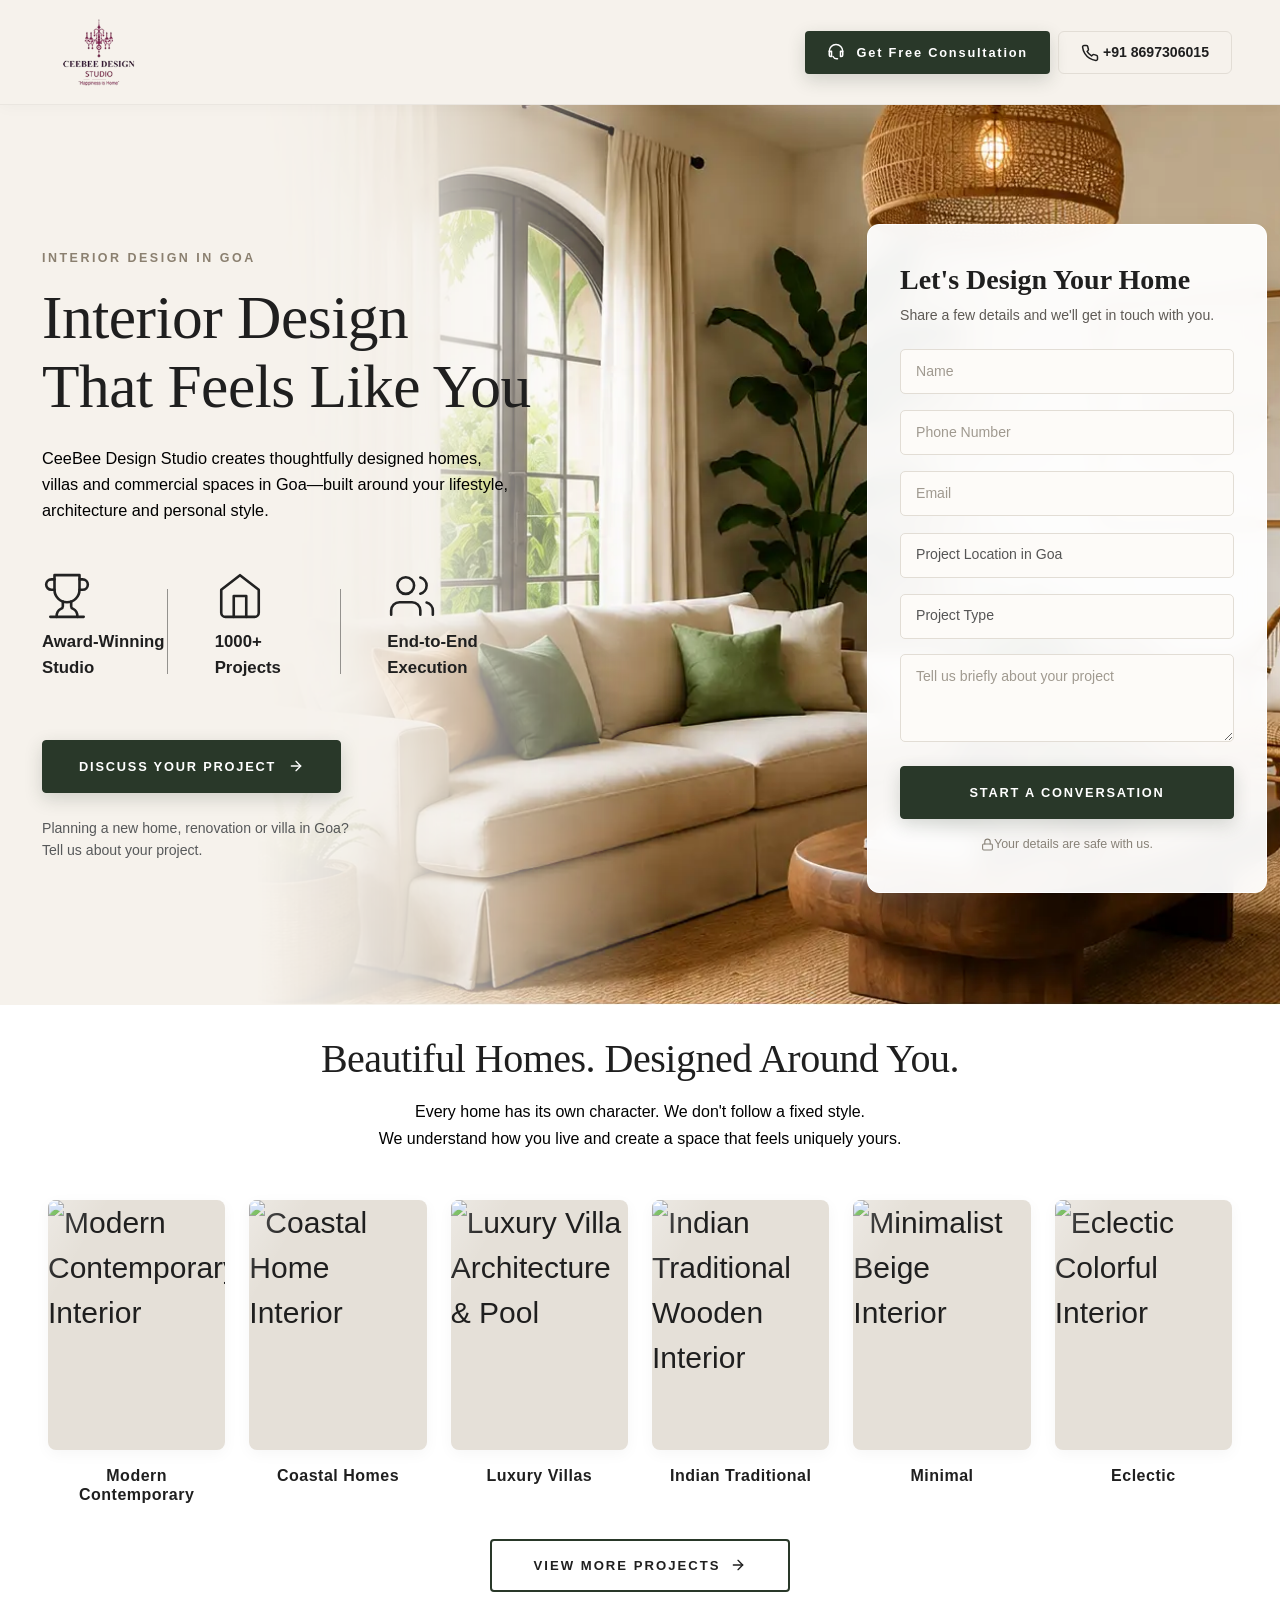
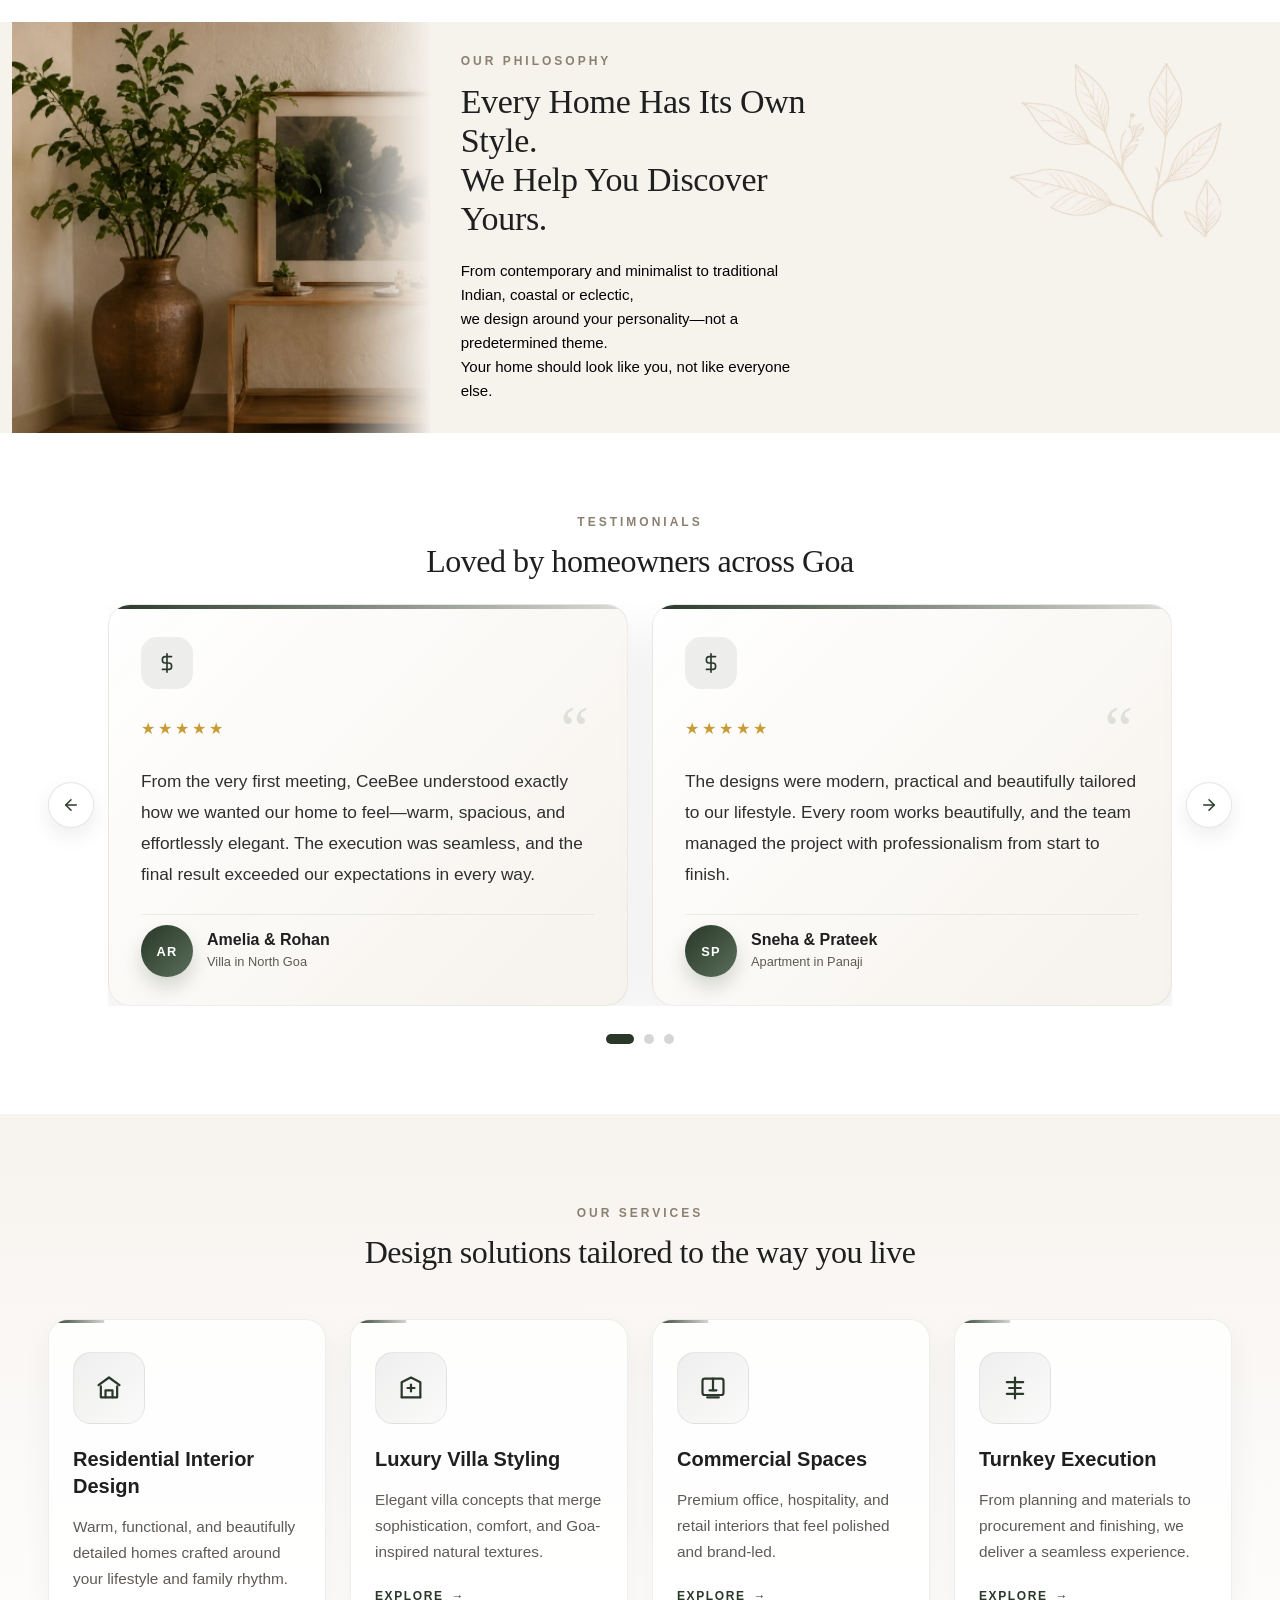
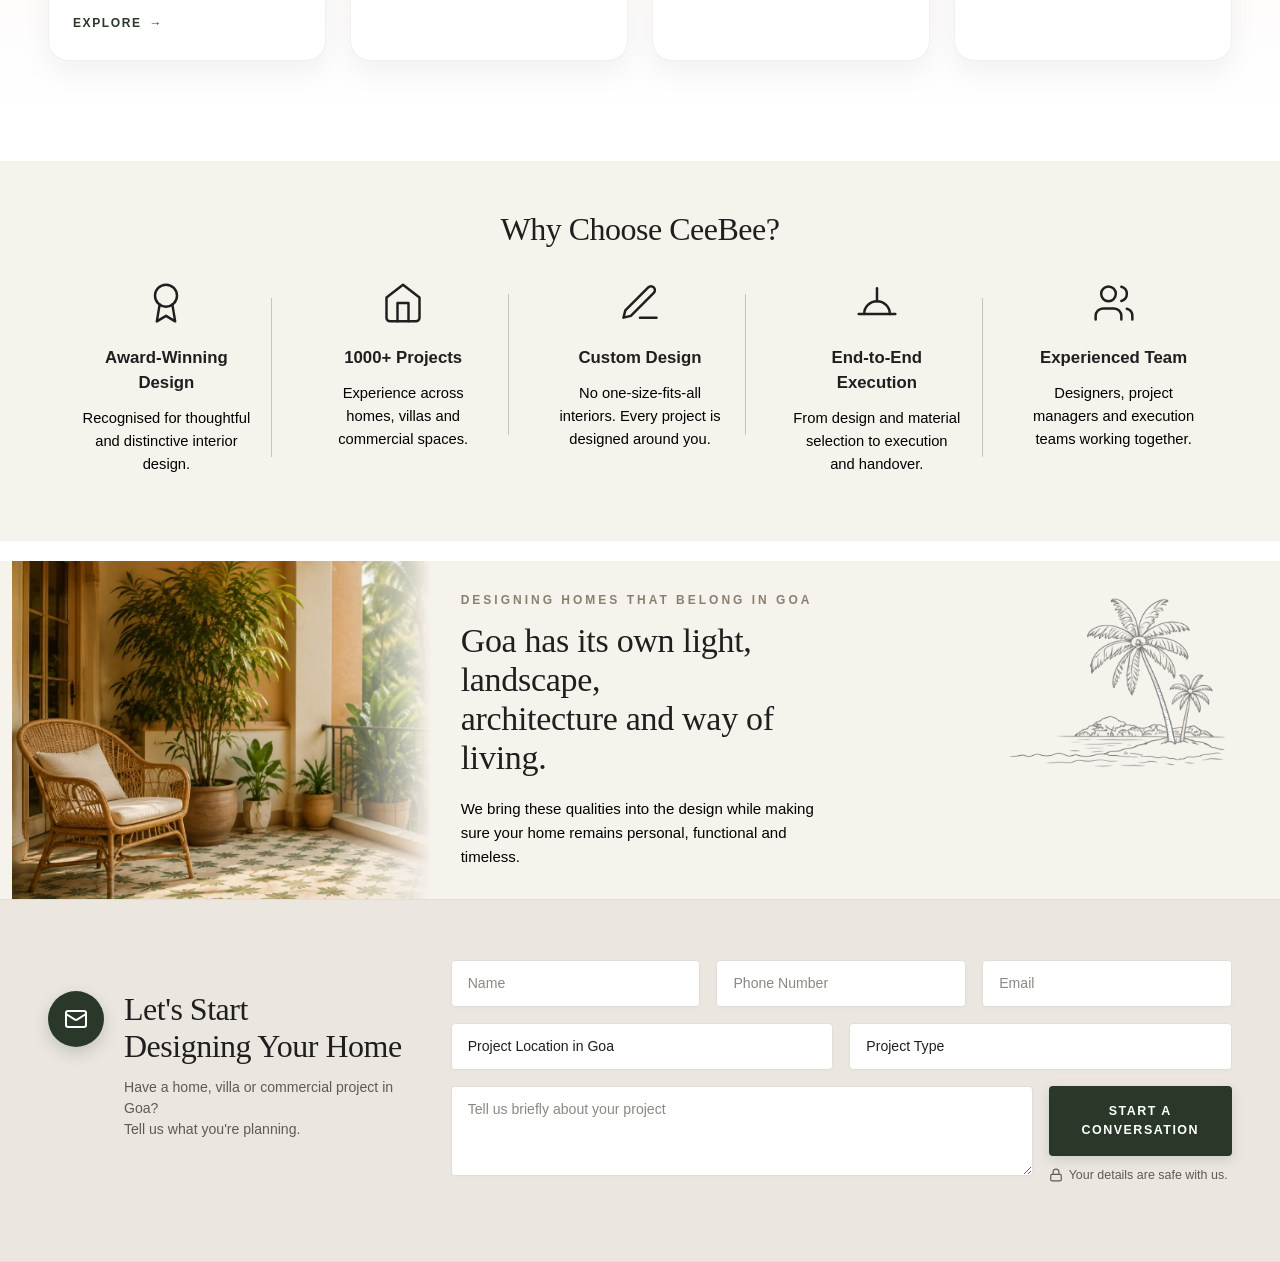
==== commit afc17abb: "hi" ====
--- a/index.html
+++ b/index.html
@@ -497,6 +497,197 @@
         </div>
     </section>
 
+    <!-- TESTIMONIALS SECTION -->
+    <section class="testimonial-section" id="testimonials">
+        <div class="container-fluid px-lg-5">
+            <div class="text-center mb-4" data-aos="fade-up" data-aos-duration="800">
+                <p class="sub-tagline">Testimonials</p>
+                <h2 class="section-title">Loved by homeowners across Goa</h2>
+            </div>
+
+            <div class="testimonial-slider" data-testimonial-slider>
+                <button class="testimonial-nav prev" type="button" aria-label="Previous testimonial">
+                    <svg xmlns="http://www.w3.org/2000/svg" width="18" height="18" viewBox="0 0 24 24" fill="none" stroke="currentColor" stroke-width="2" stroke-linecap="round" stroke-linejoin="round">
+                        <line x1="19" y1="12" x2="5" y2="12"></line>
+                        <polyline points="12 19 5 12 12 5"></polyline>
+                    </svg>
+                </button>
+
+                <div class="testimonial-viewport">
+                    <div class="testimonial-track">
+                        <article class="testimonial-slide">
+                            <div class="testimonial-card" data-aos="zoom-in-up" data-aos-duration="900">
+                                <div class="testimonial-icon-wrap" aria-hidden="true">
+                                    <svg xmlns="http://www.w3.org/2000/svg" width="22" height="22" viewBox="0 0 24 24" fill="none" stroke="currentColor" stroke-width="1.8" stroke-linecap="round" stroke-linejoin="round">
+                                        <path d="M12 2v20"></path>
+                                        <path d="M17 5h-7a3 3 0 0 0-3 3v1a3 3 0 0 0 3 3h4a3 3 0 0 1 3 3v1a3 3 0 0 1-3 3H7"></path>
+                                    </svg>
+                                </div>
+
+                                <div class="testimonial-header-row">
+                                    <div class="rating" aria-label="5 out of 5 stars">★★★★★</div>
+                                    <div class="quote-mark">“</div>
+                                </div>
+
+                                <p class="testimonial-text">
+                                    From the very first meeting, CeeBee understood exactly how we wanted our home to feel—warm,
+                                    spacious, and effortlessly elegant. The execution was seamless, and the final result exceeded
+                                    our expectations in every way.
+                                </p>
+
+                                <div class="testimonial-author">
+                                    <div class="author-avatar">AR</div>
+                                    <div class="author-details">
+                                        <h4>Amelia &amp; Rohan</h4>
+                                        <span>Villa in North Goa</span>
+                                    </div>
+                                </div>
+                            </div>
+                        </article>
+
+                        <article class="testimonial-slide">
+                            <div class="testimonial-card" data-aos="zoom-in-up" data-aos-duration="900" data-aos-delay="100">
+                                <div class="testimonial-icon-wrap" aria-hidden="true">
+                                    <svg xmlns="http://www.w3.org/2000/svg" width="22" height="22" viewBox="0 0 24 24" fill="none" stroke="currentColor" stroke-width="1.8" stroke-linecap="round" stroke-linejoin="round">
+                                        <path d="M12 2v20"></path>
+                                        <path d="M17 5h-7a3 3 0 0 0-3 3v1a3 3 0 0 0 3 3h4a3 3 0 0 1 3 3v1a3 3 0 0 1-3 3H7"></path>
+                                    </svg>
+                                </div>
+
+                                <div class="testimonial-header-row">
+                                    <div class="rating" aria-label="5 out of 5 stars">★★★★★</div>
+                                    <div class="quote-mark">“</div>
+                                </div>
+
+                                <p class="testimonial-text">
+                                    The designs were modern, practical and beautifully tailored to our lifestyle. Every room works
+                                    beautifully, and the team managed the project with professionalism from start to finish.
+                                </p>
+
+                                <div class="testimonial-author">
+                                    <div class="author-avatar">SP</div>
+                                    <div class="author-details">
+                                        <h4>Sneha &amp; Prateek</h4>
+                                        <span>Apartment in Panaji</span>
+                                    </div>
+                                </div>
+                            </div>
+                        </article>
+
+                        <article class="testimonial-slide">
+                            <div class="testimonial-card" data-aos="zoom-in-up" data-aos-duration="900" data-aos-delay="200">
+                                <div class="testimonial-icon-wrap" aria-hidden="true">
+                                    <svg xmlns="http://www.w3.org/2000/svg" width="22" height="22" viewBox="0 0 24 24" fill="none" stroke="currentColor" stroke-width="1.8" stroke-linecap="round" stroke-linejoin="round">
+                                        <path d="M12 2v20"></path>
+                                        <path d="M17 5h-7a3 3 0 0 0-3 3v1a3 3 0 0 0 3 3h4a3 3 0 0 1 3 3v1a3 3 0 0 1-3 3H7"></path>
+                                    </svg>
+                                </div>
+
+                                <div class="testimonial-header-row">
+                                    <div class="rating" aria-label="5 out of 5 stars">★★★★★</div>
+                                    <div class="quote-mark">“</div>
+                                </div>
+
+                                <p class="testimonial-text">
+                                    We wanted a home that felt luxurious but still warm and personal. The team delivered a design
+                                    that balances elegance and comfort perfectly, and our family absolutely loves it.
+                                </p>
+
+                                <div class="testimonial-author">
+                                    <div class="author-avatar">MN</div>
+                                    <div class="author-details">
+                                        <h4>Meera &amp; Nikhil</h4>
+                                        <span>Luxury Villa in Assagao</span>
+                                    </div>
+                                </div>
+                            </div>
+                        </article>
+                    </div>
+                </div>
+
+                <button class="testimonial-nav next" type="button" aria-label="Next testimonial">
+                    <svg xmlns="http://www.w3.org/2000/svg" width="18" height="18" viewBox="0 0 24 24" fill="none" stroke="currentColor" stroke-width="2" stroke-linecap="round" stroke-linejoin="round">
+                        <line x1="5" y1="12" x2="19" y2="12"></line>
+                        <polyline points="12 5 19 12 12 19"></polyline>
+                    </svg>
+                </button>
+            </div>
+
+            <div class="testimonial-dots" aria-label="Select testimonial">
+                <button class="testimonial-dot active" type="button" aria-label="Go to testimonial 1"></button>
+                <button class="testimonial-dot" type="button" aria-label="Go to testimonial 2"></button>
+                <button class="testimonial-dot" type="button" aria-label="Go to testimonial 3"></button>
+            </div>
+        </div>
+    </section>
+
+    <!-- SERVICES SECTION -->
+    <section class="services-section">
+        <div class="container-fluid px-lg-5">
+            <div class="text-center mb-5" data-aos="fade-up" data-aos-duration="800">
+                <p class="sub-tagline">Our Services</p>
+                <h2 class="section-title">Design solutions tailored to the way you live</h2>
+            </div>
+
+            <div class="services-grid">
+                <article class="service-card" data-aos="fade-up" data-aos-duration="800" data-aos-delay="100">
+                    <div class="service-icon service-icon-1">
+                        <svg xmlns="http://www.w3.org/2000/svg" width="28" height="28" viewBox="0 0 24 24" fill="none" stroke="currentColor" stroke-width="1.9" stroke-linecap="round" stroke-linejoin="round">
+                            <path d="M3 9.5 12 3l9 6.5"></path>
+                            <path d="M5 10.5V20h14v-9.5"></path>
+                            <path d="M9 20v-6h6v6"></path>
+                        </svg>
+                    </div>
+                    <h3>Residential Interior Design</h3>
+                    <p>Warm, functional, and beautifully detailed homes crafted around your lifestyle and family rhythm.</p>
+                    <span class="service-link">Explore</span>
+                </article>
+
+                <article class="service-card" data-aos="fade-up" data-aos-duration="800" data-aos-delay="200">
+                    <div class="service-icon service-icon-2">
+                        <svg xmlns="http://www.w3.org/2000/svg" width="28" height="28" viewBox="0 0 24 24" fill="none" stroke="currentColor" stroke-width="1.9" stroke-linecap="round" stroke-linejoin="round">
+                            <path d="M4 20V7l8-4 8 4v13"></path>
+                            <path d="M9 12h6"></path>
+                            <path d="M12 9v6"></path>
+                            <path d="M4 20h16"></path>
+                        </svg>
+                    </div>
+                    <h3>Luxury Villa Styling</h3>
+                    <p>Elegant villa concepts that merge sophistication, comfort, and Goa-inspired natural textures.</p>
+                    <span class="service-link">Explore</span>
+                </article>
+
+                <article class="service-card" data-aos="fade-up" data-aos-duration="800" data-aos-delay="300">
+                    <div class="service-icon service-icon-3">
+                        <svg xmlns="http://www.w3.org/2000/svg" width="28" height="28" viewBox="0 0 24 24" fill="none" stroke="currentColor" stroke-width="1.9" stroke-linecap="round" stroke-linejoin="round">
+                            <rect x="3" y="4" width="18" height="14" rx="2"></rect>
+                            <path d="M7 20h10"></path>
+                            <path d="M9 14h6"></path>
+                            <path d="M12 4v10"></path>
+                        </svg>
+                    </div>
+                    <h3>Commercial Spaces</h3>
+                    <p>Premium office, hospitality, and retail interiors that feel polished and brand-led.</p>
+                    <span class="service-link">Explore</span>
+                </article>
+
+                <article class="service-card" data-aos="fade-up" data-aos-duration="800" data-aos-delay="400">
+                    <div class="service-icon service-icon-4">
+                        <svg xmlns="http://www.w3.org/2000/svg" width="28" height="28" viewBox="0 0 24 24" fill="none" stroke="currentColor" stroke-width="1.9" stroke-linecap="round" stroke-linejoin="round">
+                            <path d="M12 3v18"></path>
+                            <path d="M5 7h14"></path>
+                            <path d="M5 17h14"></path>
+                            <path d="M7 12h10"></path>
+                        </svg>
+                    </div>
+                    <h3>Turnkey Execution</h3>
+                    <p>From planning and materials to procurement and finishing, we deliver a seamless experience.</p>
+                    <span class="service-link">Explore</span>
+                </article>
+            </div>
+        </div>
+    </section>
+
     <!-- WHY CHOOSE CEEBEE SECTION -->
     <section class="why-choose-section">
         <div class="container-fluid px-lg-5">
--- a/assets/css/style.css
+++ b/assets/css/style.css
@@ -510,7 +510,362 @@
     margin-bottom: 0px;
 }
 
-/* --- WHY CHOOSE US SECTION --- */
+.testimonial-section {
+    background-color: #fff;
+    padding: 80px 0 70px;
+}
+
+.testimonial-slider {
+    position: relative;
+    max-width: 1200px;
+    margin: 0 auto;
+    display: flex;
+    align-items: center;
+    gap: 14px;
+}
+
+.testimonial-viewport {
+    overflow: hidden;
+    flex: 1;
+}
+
+.testimonial-track {
+    display: flex;
+    gap: 24px;
+    transition: transform 0.45s ease;
+    will-change: transform;
+}
+
+.testimonial-slide {
+    flex: 0 0 100%;
+    min-width: 0;
+}
+
+.testimonial-card {
+    position: relative;
+    background: linear-gradient(135deg, rgba(255,255,255,0.98), rgba(246,242,236,0.96));
+    border: 1px solid rgba(41, 56, 41, 0.08);
+    border-radius: 22px;
+    padding: 32px 32px 28px;
+    box-shadow: 0 18px 40px rgba(17, 24, 19, 0.08);
+    transition: transform 0.35s ease, box-shadow 0.35s ease, border-color 0.35s ease;
+    overflow: hidden;
+    height: 100%;
+}
+
+.testimonial-card::before {
+    content: "";
+    position: absolute;
+    inset: 0 auto auto 0;
+    width: 100%;
+    height: 4px;
+    background: linear-gradient(90deg, var(--primary-green), rgba(41, 56, 41, 0.15));
+}
+
+.testimonial-card:hover {
+    transform: translateY(-8px);
+    box-shadow: 0 24px 52px rgba(17, 24, 19, 0.12);
+    border-color: rgba(41, 56, 41, 0.18);
+}
+
+.testimonial-icon-wrap {
+    width: 52px;
+    height: 52px;
+    border-radius: 16px;
+    display: inline-flex;
+    align-items: center;
+    justify-content: center;
+    background: rgba(41, 56, 41, 0.08);
+    color: var(--primary-green);
+    margin-bottom: 18px;
+    transition: transform 0.35s ease, background 0.35s ease, color 0.35s ease;
+}
+
+.testimonial-card:hover .testimonial-icon-wrap {
+    transform: rotate(-10deg) scale(1.08);
+    background: var(--primary-green);
+    color: #fff;
+}
+
+.testimonial-header-row {
+    display: flex;
+    align-items: center;
+    justify-content: space-between;
+    margin-bottom: 14px;
+}
+
+.rating {
+    font-size: 1rem;
+    letter-spacing: 0.18rem;
+    color: #c79b36;
+}
+
+.quote-mark {
+    font-family: var(--font-serif);
+    font-size: 4rem;
+    line-height: 0.7;
+    color: rgba(41, 56, 41, 0.12);
+    margin-right: 6px;
+}
+
+.testimonial-text {
+    font-size: 1.08rem;
+    line-height: 1.8;
+    color: #2f2f2f;
+    margin-bottom: 24px;
+    position: relative;
+    z-index: 1;
+}
+
+.testimonial-author {
+    display: flex;
+    align-items: center;
+    gap: 14px;
+    padding-top: 10px;
+    border-top: 1px solid rgba(41, 56, 41, 0.08);
+}
+
+.author-avatar {
+    width: 52px;
+    height: 52px;
+    border-radius: 50%;
+    background: linear-gradient(135deg, var(--primary-green), #5a6d5a);
+    color: #fff;
+    display: flex;
+    align-items: center;
+    justify-content: center;
+    font-size: 0.8rem;
+    font-weight: 700;
+    letter-spacing: 0.08rem;
+    box-shadow: 0 10px 18px rgba(41, 56, 41, 0.18);
+}
+
+.author-details h4 {
+    margin: 0;
+    font-size: 1rem;
+    font-weight: 600;
+    color: var(--text-dark);
+}
+
+.author-details span {
+    font-size: 0.8rem;
+    color: var(--text-muted);
+}
+
+.testimonial-nav {
+    width: 46px;
+    height: 46px;
+    border: 1px solid rgba(41, 56, 41, 0.12);
+    border-radius: 50%;
+    background: #fff;
+    color: var(--primary-green);
+    display: inline-flex;
+    align-items: center;
+    justify-content: center;
+    box-shadow: 0 8px 20px rgba(17, 24, 19, 0.08);
+    transition: all 0.3s ease;
+    flex-shrink: 0;
+}
+
+.testimonial-nav:hover {
+    background: var(--primary-green);
+    color: #fff;
+    transform: translateY(-2px);
+}
+
+.testimonial-dots {
+    display: flex;
+    align-items: center;
+    justify-content: center;
+    gap: 10px;
+    margin-top: 28px;
+}
+
+.testimonial-dot {
+    width: 10px;
+    height: 10px;
+    border-radius: 50%;
+    background: rgba(41, 56, 41, 0.2);
+    border: 0;
+    padding: 0;
+    transition: all 0.3s ease;
+}
+
+.testimonial-dot.active {
+    width: 28px;
+    border-radius: 999px;
+    background: var(--primary-green);
+}
+
+@media (min-width: 768px) {
+    .testimonial-slide {
+        flex-basis: calc(50% - 12px);
+    }
+}
+
+@media (max-width: 767px) {
+    .testimonial-section {
+        padding: 60px 0 52px;
+    }
+
+    .testimonial-slider {
+        gap: 10px;
+    }
+
+    .testimonial-nav {
+        display: none;
+    }
+
+    .testimonial-card {
+        padding: 26px 22px 22px;
+    }
+
+    .testimonial-header-row {
+        margin-bottom: 10px;
+    }
+
+    .testimonial-text {
+        font-size: 0.98rem;
+        line-height: 1.7;
+    }
+}
+
+.services-section {
+    background: linear-gradient(180deg, #f7f3ef 0%, #ffffff 100%);
+    padding: 90px 0 80px;
+}
+
+.services-grid {
+    display: grid;
+    grid-template-columns: repeat(4, minmax(0, 1fr));
+    gap: 24px;
+}
+
+.service-card {
+    position: relative;
+    overflow: hidden;
+    background: rgba(255, 255, 255, 0.82);
+    border: 1px solid rgba(41, 56, 41, 0.08);
+    border-radius: 20px;
+    padding: 32px 24px 26px;
+    box-shadow: 0 12px 28px rgba(17, 24, 19, 0.05);
+    transition: transform 0.4s ease, box-shadow 0.4s ease, border-color 0.4s ease;
+}
+
+.service-card::before {
+    content: "";
+    position: absolute;
+    inset: 0 0 auto 0;
+    height: 3px;
+    background: linear-gradient(90deg, var(--primary-green), rgba(41, 56, 41, 0.2));
+    transform: scaleX(0.2);
+    transform-origin: left;
+    transition: transform 0.45s ease;
+}
+
+.service-card:hover {
+    transform: translateY(-10px);
+    box-shadow: 0 24px 42px rgba(17, 24, 19, 0.1);
+    border-color: rgba(41, 56, 41, 0.14);
+}
+
+.service-card:hover::before {
+    transform: scaleX(1);
+}
+
+.service-icon {
+    width: 72px;
+    height: 72px;
+    border-radius: 18px;
+    display: inline-flex;
+    align-items: center;
+    justify-content: center;
+    margin-bottom: 22px;
+    color: var(--primary-green);
+    background: linear-gradient(135deg, rgba(41, 56, 41, 0.08), rgba(41, 56, 41, 0.02));
+    border: 1px solid rgba(41, 56, 41, 0.08);
+    animation: floatCard 5.5s ease-in-out infinite;
+    transition: transform 0.4s ease, background 0.4s ease, color 0.4s ease, box-shadow 0.4s ease;
+}
+
+.service-icon-2 { animation-delay: 0.6s; }
+.service-icon-3 { animation-delay: 1.2s; }
+.service-icon-4 { animation-delay: 1.8s; }
+
+.service-card:hover .service-icon {
+    transform: rotate(-8deg) scale(1.06);
+    background: linear-gradient(135deg, var(--primary-green), #587058);
+    color: #fff;
+    box-shadow: 0 16px 28px rgba(41, 56, 41, 0.18);
+}
+
+.service-card h3 {
+    margin: 0 0 14px;
+    font-size: 1.25rem;
+    line-height: 1.35;
+    color: var(--text-dark);
+    font-weight: 600;
+}
+
+.service-card p {
+    margin: 0 0 18px;
+    color: var(--text-muted);
+    line-height: 1.7;
+    font-size: 0.96rem;
+}
+
+.service-link {
+    display: inline-flex;
+    align-items: center;
+    gap: 8px;
+    font-size: 0.75rem;
+    font-weight: 700;
+    letter-spacing: 1.6px;
+    text-transform: uppercase;
+    color: var(--primary-green);
+    transition: transform 0.3s ease, letter-spacing 0.3s ease;
+}
+
+.service-card:hover .service-link {
+    transform: translateX(6px);
+    letter-spacing: 1.9px;
+}
+
+.service-link::after {
+    content: "→";
+    display: inline-block;
+    transition: transform 0.3s ease;
+}
+
+.service-card:hover .service-link::after {
+    transform: translateX(4px);
+}
+
+@keyframes floatCard {
+    0%, 100% { transform: translateY(0px); }
+    50% { transform: translateY(-7px); }
+}
+
+@media (max-width: 991px) {
+    .services-grid {
+        grid-template-columns: repeat(2, minmax(0, 1fr));
+    }
+}
+
+@media (max-width: 576px) {
+    .services-section {
+        padding: 72px 0 60px;
+    }
+
+    .services-grid {
+        grid-template-columns: 1fr;
+    }
+
+    .service-card {
+        padding: 28px 20px 22px;
+    }
+}
+
 /* --- WHY CHOOSE US SECTION --- */
 .why-choose-section {
     background-color: var(--bg-cream);
